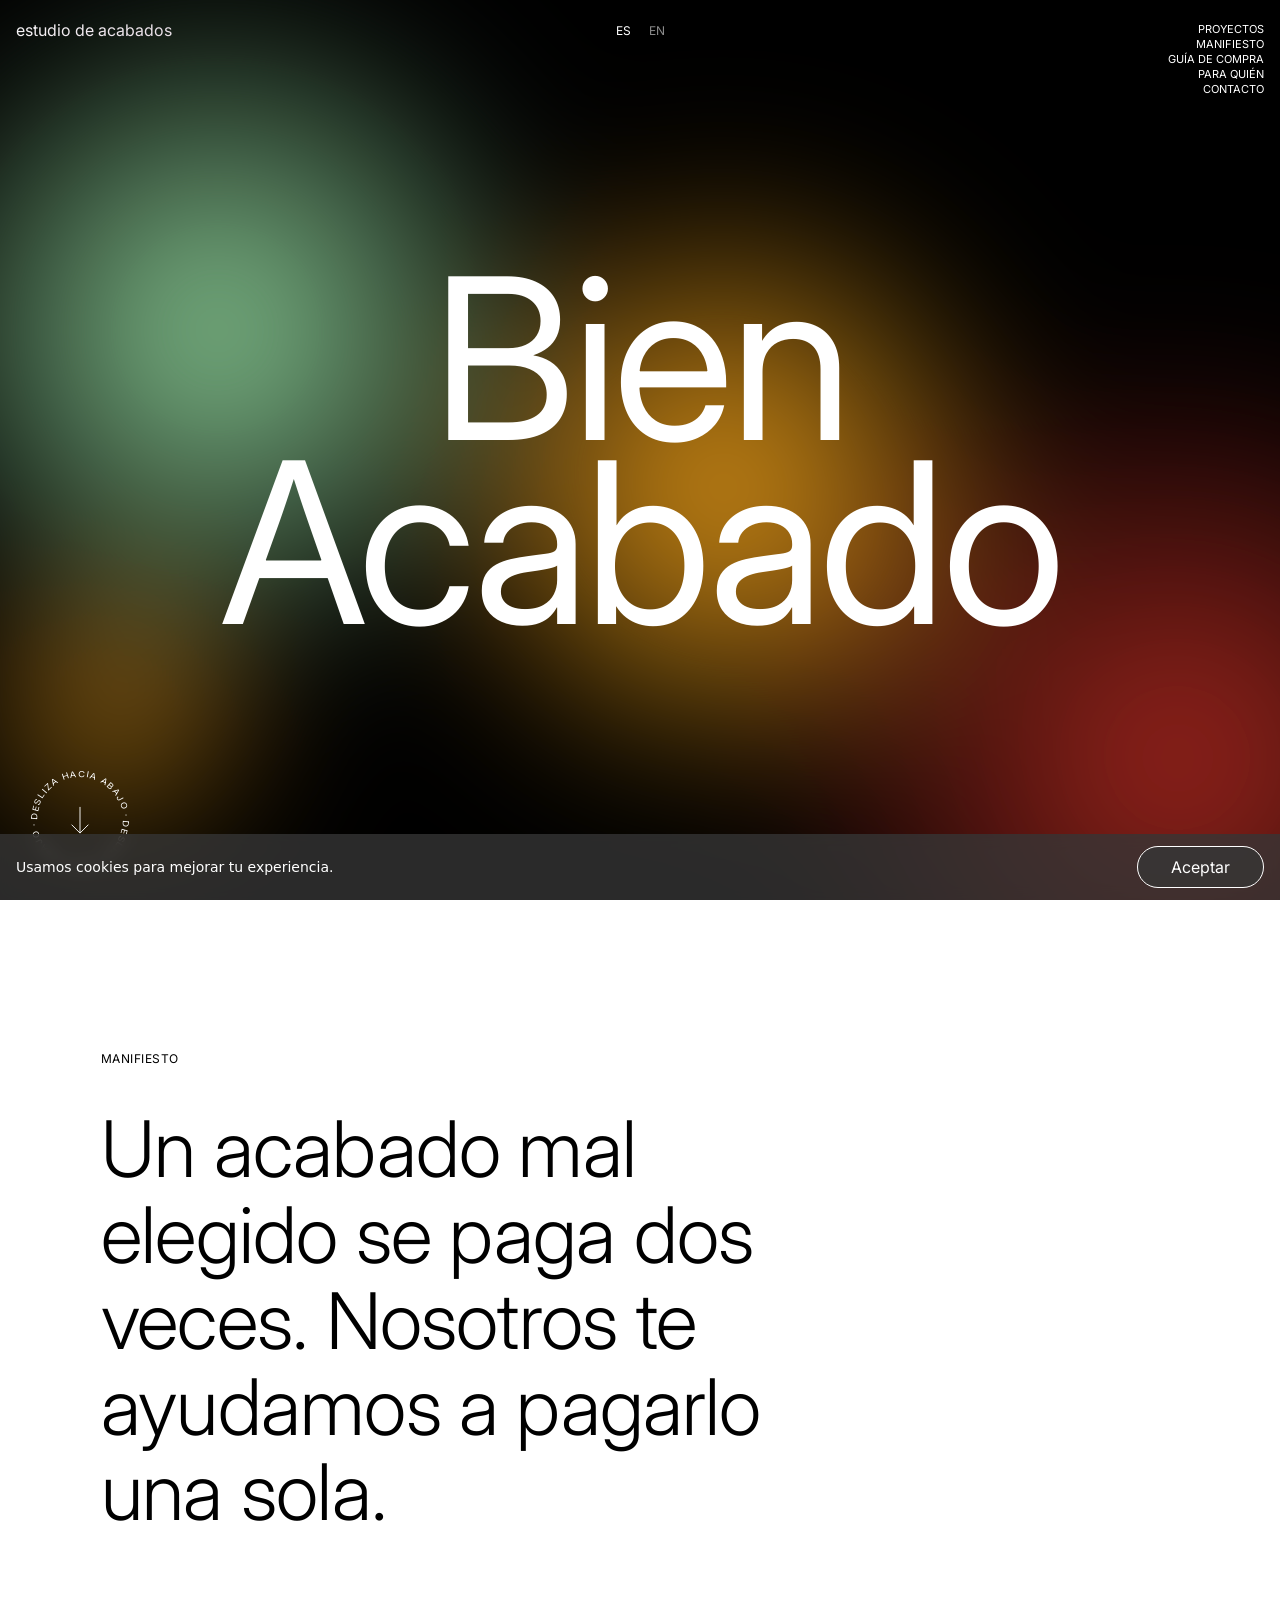
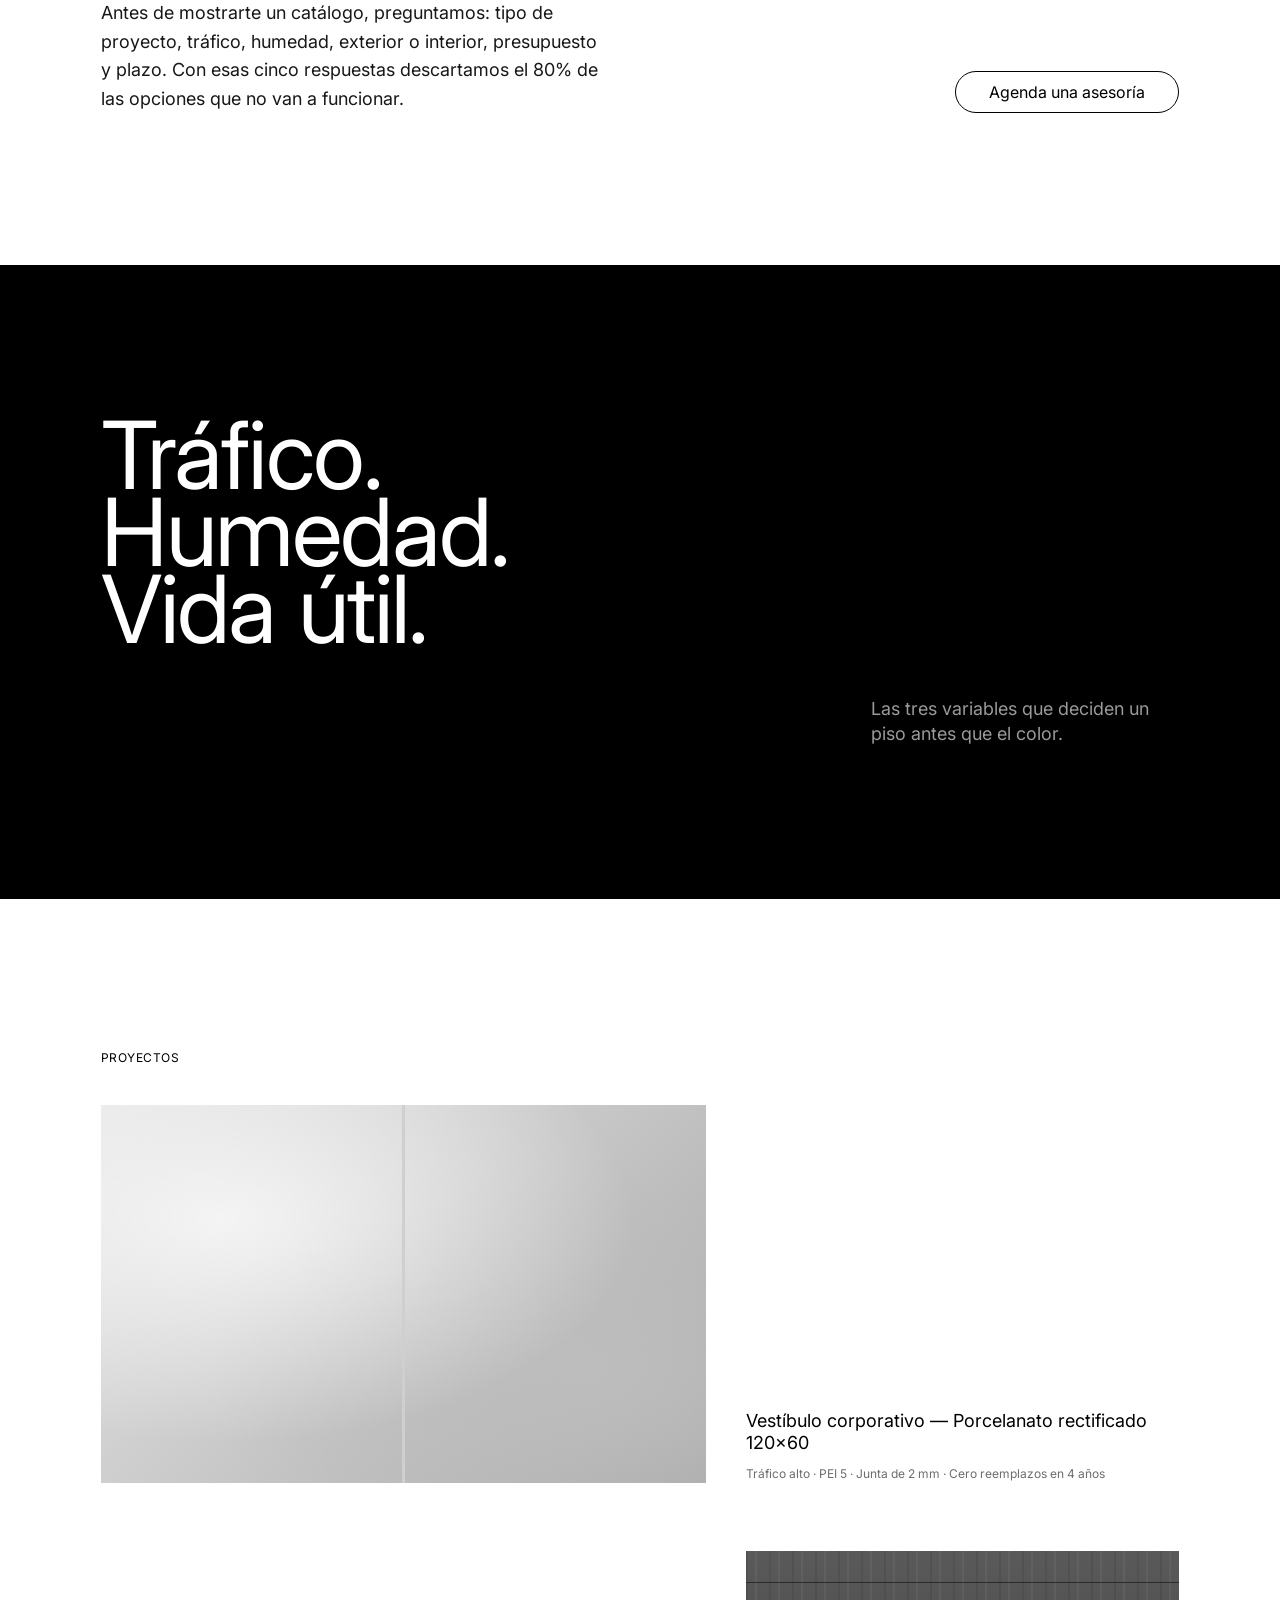
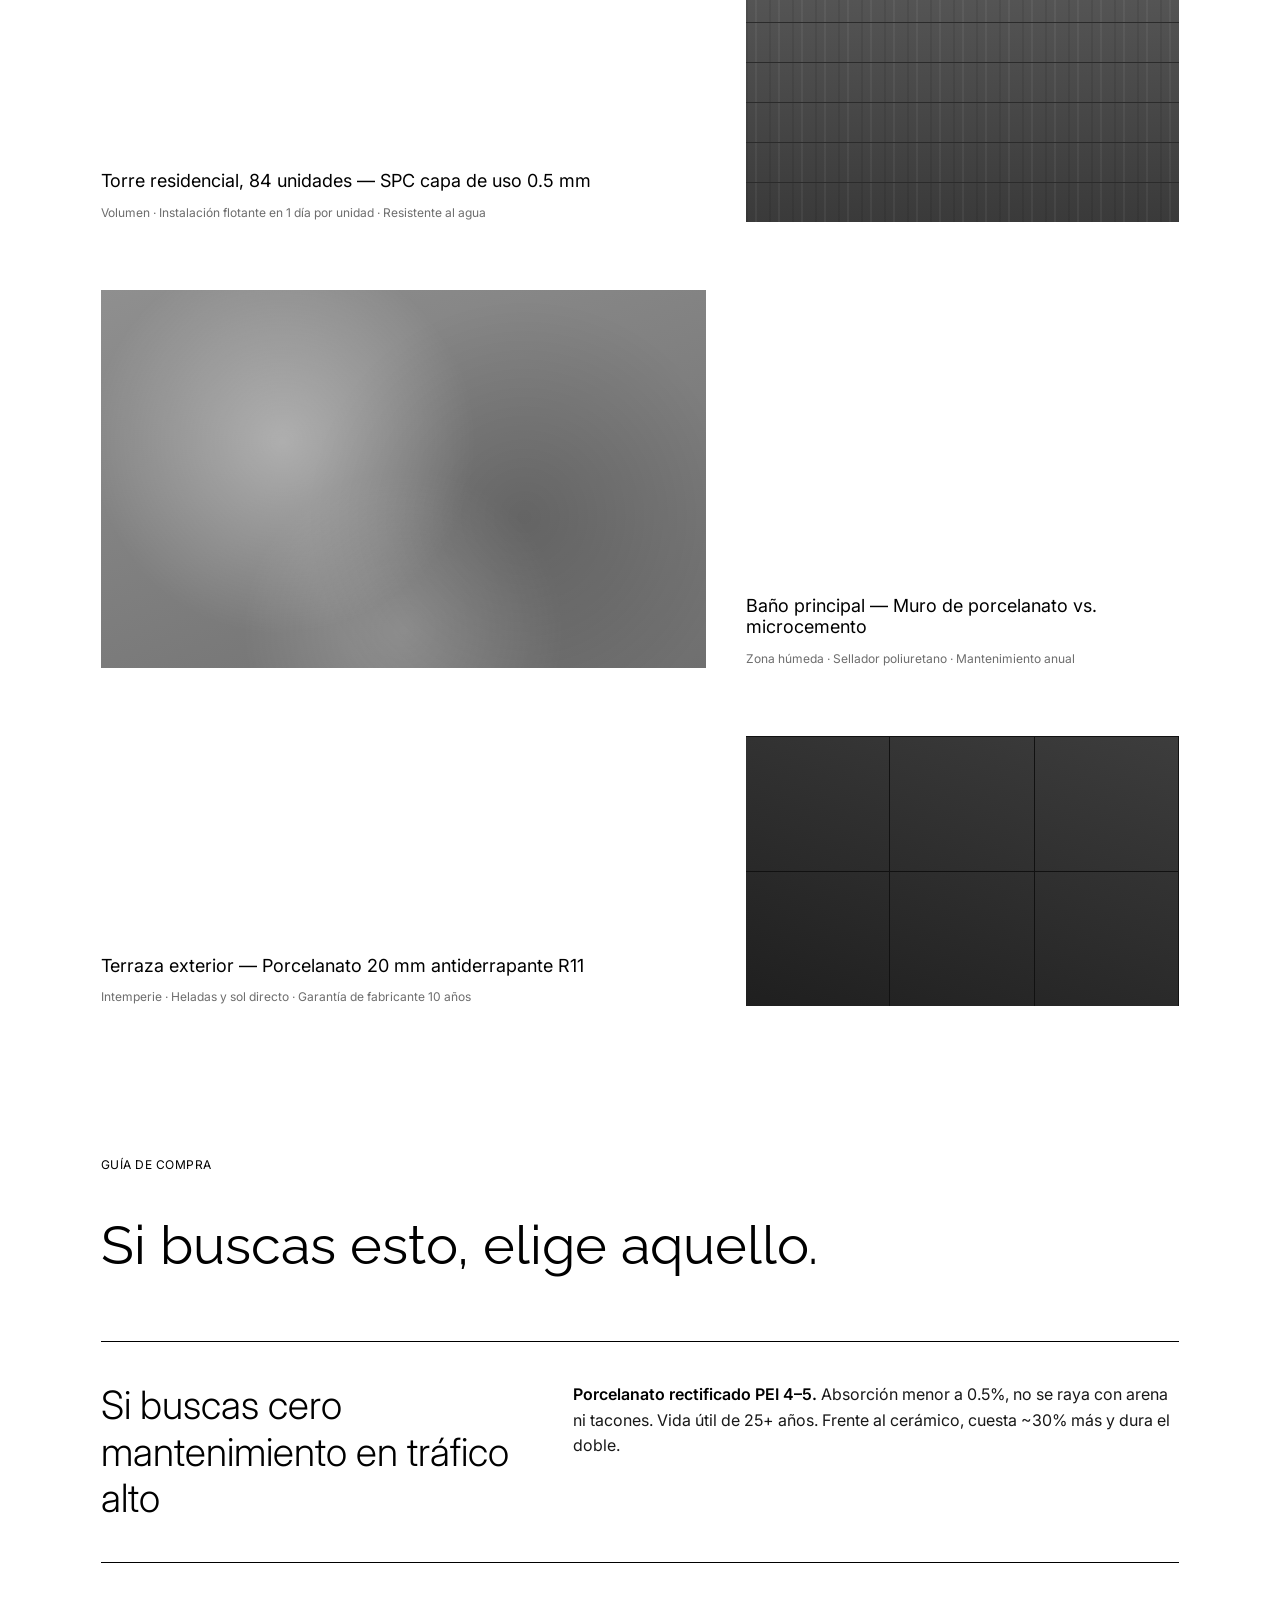
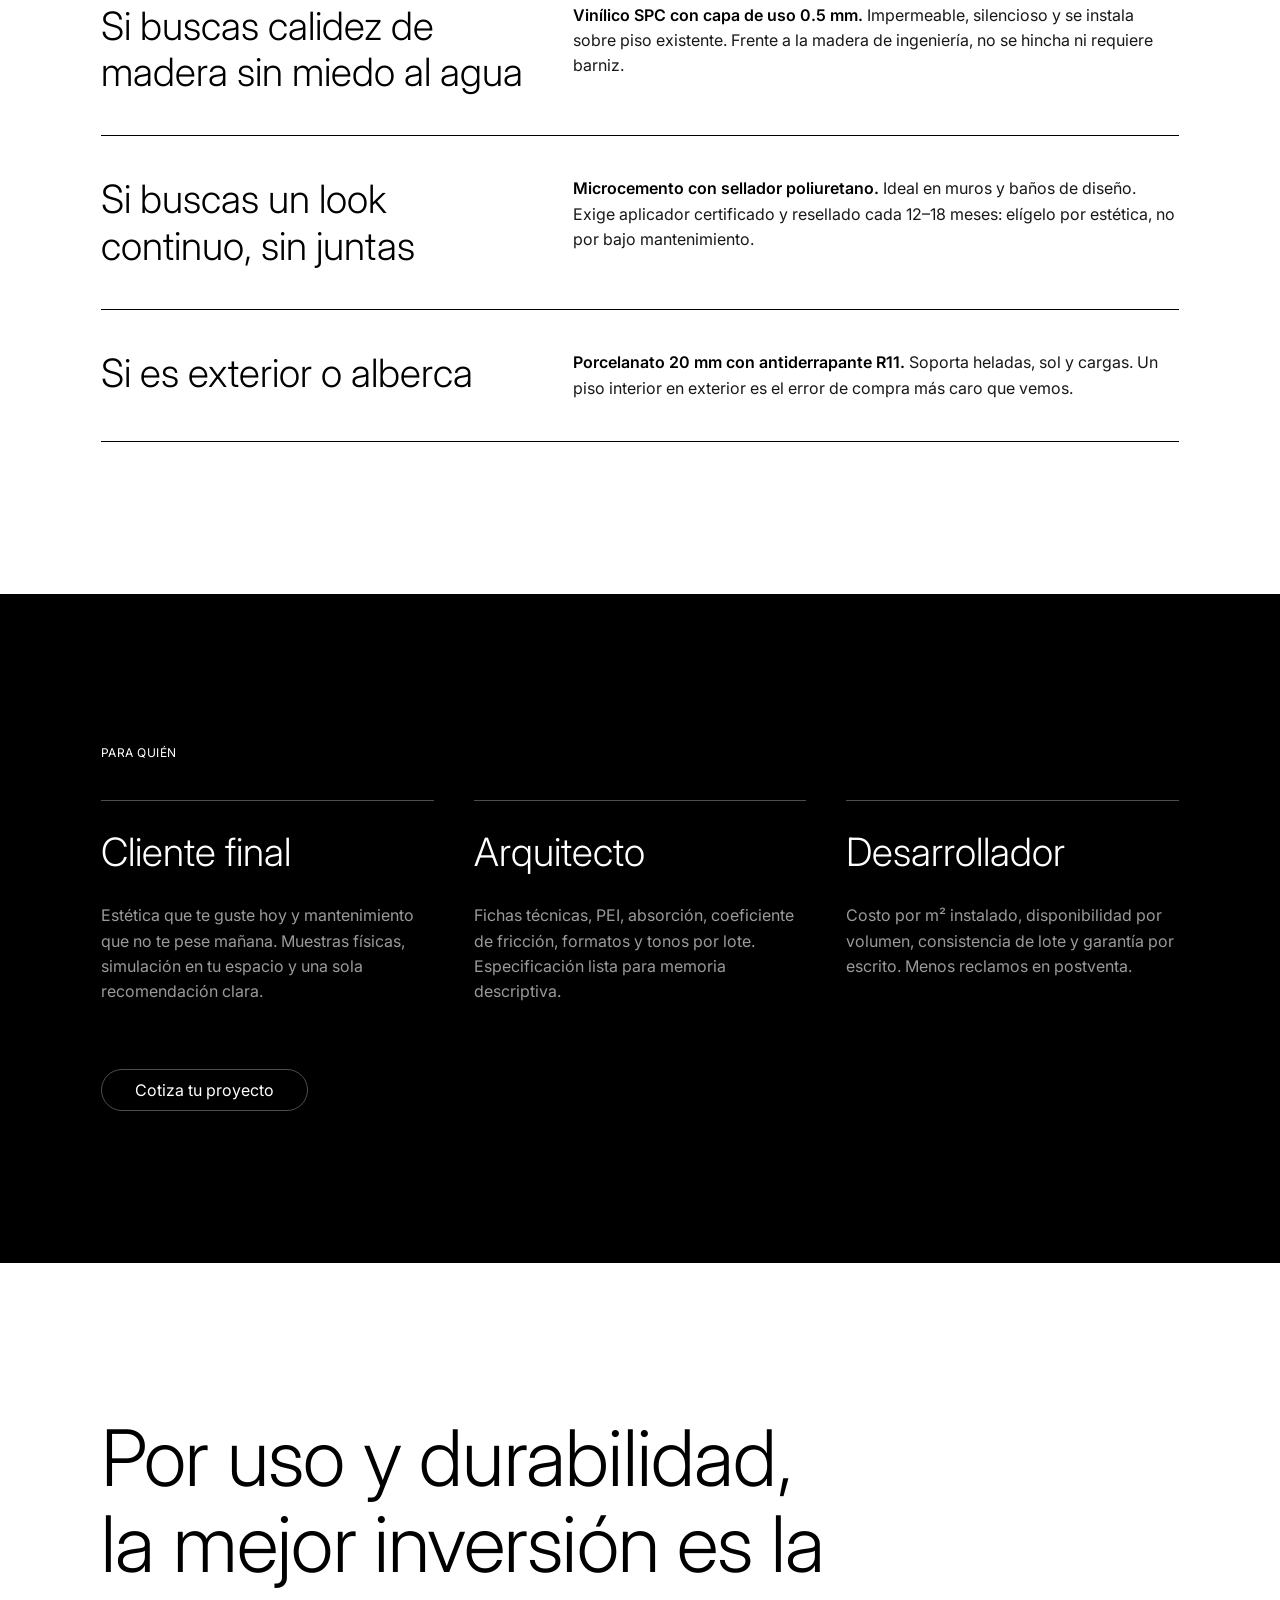
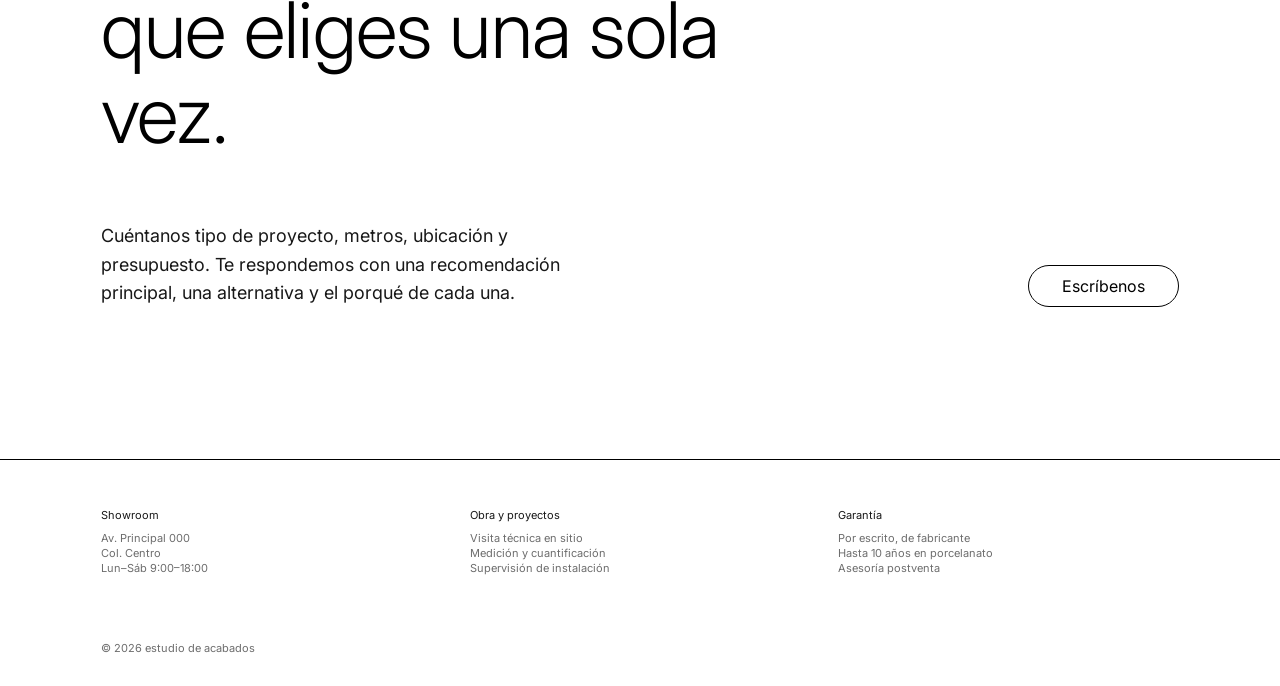
==== index.html @ bf8038fb "Add consultive finishes landing page in monochrome editorial style Single-page site with iridescent " ====
<!doctype html>
<html lang="es">
<head>
  <meta charset="utf-8">
  <meta name="viewport" content="width=device-width, initial-scale=1">
  <title>Estudio de Acabados</title>
  <meta name="description" content="Asesoría consultiva en acabados para proyectos residenciales y comerciales: pisos, muros, baños y exteriores especificados para durar.">
  <link rel="preconnect" href="https://fonts.googleapis.com">
  <link rel="preconnect" href="https://fonts.gstatic.com" crossorigin>
  <link href="https://fonts.googleapis.com/css2?family=Inter:wght@300;400;600&family=Raleway:wght@400&display=swap" rel="stylesheet">
  <link rel="stylesheet" href="assets/style.css">
</head>
<body>

  <!-- Top Navigation Bar -->
  <header class="nav" id="nav">
    <a class="nav__logo" href="#top">estudio de acabados</a>
    <nav class="nav__locale" aria-label="Idioma">
      <a href="#" class="is-active" lang="es">ES</a>
      <a href="#" lang="en">EN</a>
    </nav>
    <button class="nav__toggle" aria-expanded="false" aria-controls="menu">Menú</button>
    <ul class="nav__menu" id="menu">
      <li><a href="#proyectos">PROYECTOS</a></li>
      <li><a href="#manifiesto">MANIFIESTO</a></li>
      <li><a href="#guia">GUÍA DE COMPRA</a></li>
      <li><a href="#clientes">PARA QUIÉN</a></li>
      <li><a href="#contacto">CONTACTO</a></li>
    </ul>
  </header>

  <main id="top">

    <!-- Hero -->
    <section class="hero" aria-label="Portada">
      <div class="hero__media" aria-hidden="true">
        <span class="blob blob--sage"></span>
        <span class="blob blob--amber"></span>
        <span class="blob blob--oxblood"></span>
        <span class="blob blob--amber blob--late"></span>
      </div>
      <h1 class="hero__title">Bien<br>Acabado</h1>

      <!-- Rotating Scroll Indicator -->
      <a class="scroll-badge" href="#manifiesto" aria-label="Desplazarse hacia abajo">
        <svg viewBox="0 0 120 120" aria-hidden="true">
          <defs>
            <path id="circle" d="M60,60 m-46,0 a46,46 0 1,1 92,0 a46,46 0 1,1 -92,0"/>
          </defs>
          <text><textPath href="#circle" textLength="286" lengthAdjust="spacingAndGlyphs">DESLIZA HACIA ABAJO · DESLIZA HACIA ABAJO · </textPath></text>
          <path class="scroll-badge__arrow" d="M60 46 V74 M51 65 L60 74 L69 65"/>
        </svg>
      </a>
    </section>

    <!-- Manifesto -->
    <section class="section container manifesto reveal" id="manifiesto">
      <p class="eyebrow">Manifiesto</p>
      <h2 class="whisper">Un acabado mal elegido se paga dos veces. Nosotros te ayudamos a pagarlo una sola.</h2>
      <div class="split">
        <p class="body">Antes de mostrarte un catálogo, preguntamos: tipo de proyecto, tráfico, humedad, exterior o interior, presupuesto y plazo. Con esas cinco respuestas descartamos el 80% de las opciones que no van a funcionar.</p>
        <a class="pill pill--light" href="#contacto">Agenda una asesoría</a>
      </div>
    </section>

    <!-- Statement band (dark) -->
    <section class="band" aria-label="Declaración">
      <div class="container">
        <p class="anchor">Tráfico.<br>Humedad.<br>Vida útil.</p>
        <p class="band__note">Las tres variables que deciden un piso antes que el color.</p>
      </div>
    </section>

    <!-- Projects list -->
    <section class="section container" id="proyectos">
      <p class="eyebrow">Proyectos</p>
      <ol class="projects">
        <li class="project reveal">
          <div class="project__media tex tex--stone" role="img" aria-label="Porcelanato gran formato en vestíbulo"></div>
          <div class="project__meta">
            <h3>Vestíbulo corporativo — Porcelanato rectificado 120×60</h3>
            <p>Tráfico alto · PEI 5 · Junta de 2 mm · Cero reemplazos en 4 años</p>
          </div>
        </li>
        <li class="project project--flip reveal">
          <div class="project__media tex tex--wood" role="img" aria-label="Piso vinílico SPC en departamento"></div>
          <div class="project__meta">
            <h3>Torre residencial, 84 unidades — SPC capa de uso 0.5 mm</h3>
            <p>Volumen · Instalación flotante en 1 día por unidad · Resistente al agua</p>
          </div>
        </li>
        <li class="project reveal">
          <div class="project__media tex tex--micro" role="img" aria-label="Microcemento en baño"></div>
          <div class="project__meta">
            <h3>Baño principal — Muro de porcelanato vs. microcemento</h3>
            <p>Zona húmeda · Sellador poliuretano · Mantenimiento anual</p>
          </div>
        </li>
        <li class="project project--flip reveal">
          <div class="project__media tex tex--deck" role="img" aria-label="Terraza exterior con porcelanato antiderrapante"></div>
          <div class="project__meta">
            <h3>Terraza exterior — Porcelanato 20 mm antiderrapante R11</h3>
            <p>Intemperie · Heladas y sol directo · Garantía de fabricante 10 años</p>
          </div>
        </li>
      </ol>
    </section>

    <!-- Buying guide -->
    <section class="section container" id="guia">
      <p class="eyebrow">Guía de compra</p>
      <h2 class="heading-sm reveal">Si buscas esto, elige aquello.</h2>
      <dl class="guide">
        <div class="guide__row reveal">
          <dt>Si buscas cero mantenimiento en tráfico alto</dt>
          <dd><strong>Porcelanato rectificado PEI 4–5.</strong> Absorción menor a 0.5%, no se raya con arena ni tacones. Vida útil de 25+ años. Frente al cerámico, cuesta ~30% más y dura el doble.</dd>
        </div>
        <div class="guide__row reveal">
          <dt>Si buscas calidez de madera sin miedo al agua</dt>
          <dd><strong>Vinílico SPC con capa de uso 0.5 mm.</strong> Impermeable, silencioso y se instala sobre piso existente. Frente a la madera de ingeniería, no se hincha ni requiere barniz.</dd>
        </div>
        <div class="guide__row reveal">
          <dt>Si buscas un look continuo, sin juntas</dt>
          <dd><strong>Microcemento con sellador poliuretano.</strong> Ideal en muros y baños de diseño. Exige aplicador certificado y resellado cada 12–18 meses: elígelo por estética, no por bajo mantenimiento.</dd>
        </div>
        <div class="guide__row reveal">
          <dt>Si es exterior o alberca</dt>
          <dd><strong>Porcelanato 20 mm con antiderrapante R11.</strong> Soporta heladas, sol y cargas. Un piso interior en exterior es el error de compra más caro que vemos.</dd>
        </div>
      </dl>
    </section>

    <!-- Client types -->
    <section class="band band--clients" id="clientes">
      <div class="container">
        <p class="eyebrow eyebrow--inverse">Para quién</p>
        <div class="clients">
          <article class="client reveal">
            <h3>Cliente final</h3>
            <p>Estética que te guste hoy y mantenimiento que no te pese mañana. Muestras físicas, simulación en tu espacio y una sola recomendación clara.</p>
          </article>
          <article class="client reveal">
            <h3>Arquitecto</h3>
            <p>Fichas técnicas, PEI, absorción, coeficiente de fricción, formatos y tonos por lote. Especificación lista para memoria descriptiva.</p>
          </article>
          <article class="client reveal">
            <h3>Desarrollador</h3>
            <p>Costo por m² instalado, disponibilidad por volumen, consistencia de lote y garantía por escrito. Menos reclamos en postventa.</p>
          </article>
        </div>
        <a class="pill pill--dark" href="#contacto">Cotiza tu proyecto</a>
      </div>
    </section>

    <!-- Closing statement -->
    <section class="section container closing reveal" id="contacto">
      <h2 class="whisper">Por uso y durabilidad, la mejor inversión es la que eliges una sola vez.</h2>
      <div class="split">
        <p class="body">Cuéntanos tipo de proyecto, metros, ubicación y presupuesto. Te respondemos con una recomendación principal, una alternativa y el porqué de cada una.</p>
        <a class="pill pill--light" href="mailto:hola@ejemplo.com">Escríbenos</a>
      </div>
    </section>

  </main>

  <!-- Footer -->
  <footer class="footer">
    <div class="container footer__grid">
      <div class="footer__col">
        <h4>Showroom</h4>
        <address>Av. Principal 000<br>Col. Centro<br>Lun–Sáb 9:00–18:00</address>
      </div>
      <div class="footer__col">
        <h4>Obra y proyectos</h4>
        <address>Visita técnica en sitio<br>Medición y cuantificación<br>Supervisión de instalación</address>
      </div>
      <div class="footer__col">
        <h4>Garantía</h4>
        <address>Por escrito, de fabricante<br>Hasta 10 años en porcelanato<br>Asesoría postventa</address>
      </div>
    </div>
    <p class="container footer__legal">© 2026 estudio de acabados</p>
  </footer>

  <!-- Cookie Banner -->
  <div class="cookie" id="cookie" role="region" aria-label="Aviso de cookies" hidden>
    <p>Usamos cookies para mejorar tu experiencia.</p>
    <button class="pill pill--filled" id="cookie-accept">Aceptar</button>
  </div>

  <script src="assets/main.js"></script>
</body>
</html>
---- assets/style.css ----
/* Monochrome editorial system floating on iridescent light */
:root {
  /* Colors */
  --color-obsidian: #000000;
  --color-paper: #ffffff;
  --color-inkstone: #181818;
  --color-felt-gray: #6d6d6d;
  --color-slate-pill: #636363;
  --color-ash-mist: #9a9a9a;
  --color-pewter: #808080;
  --iris-sage: rgb(160, 224, 171);
  --iris-amber: rgb(255, 172, 46);
  --iris-oxblood: rgb(165, 45, 37);

  /* Type — Inter stands in for Roobert */
  --font-roobert: 'Roobert', 'Inter', ui-sans-serif, system-ui, -apple-system, "Segoe UI", Roboto, sans-serif;
  --font-raleway: 'Raleway', 'Inter', ui-sans-serif, system-ui, sans-serif;
  --font-system-ui: system-ui, -apple-system, "Segoe UI", Roboto, sans-serif;

  --text-caption: 12px;
  --text-body-sm: 16px;
  --text-body: 18px;
  --text-subheading: clamp(28px, 4vw, 39px);
  --text-heading-sm: clamp(34px, 5vw, 54px);
  --text-heading: clamp(40px, 7.2vw, 78px);
  --text-heading-lg: clamp(52px, 8.7vw, 94px);
  --text-display: clamp(72px, 20.8vw, 225px);

  /* Spacing */
  --spacing-8: 8px;
  --spacing-12: 12px;
  --spacing-28: 28px;
  --spacing-40: 40px;
  --spacing-48: 48px;
  --spacing-64: 64px;
  --spacing-68: 68px;
  --spacing-152: clamp(88px, 14vw, 152px);

  --page-max-width: 1078px;
  --section-gap: 46px;
  --element-gap: 14px;

  --radius-pill: 75px;

  --ease-glide: cubic-bezier(0.19, 1, 0.22, 1);
}

*, *::before, *::after { box-sizing: border-box; }

html { scroll-behavior: smooth; }

body {
  margin: 0;
  background: var(--color-paper);
  color: var(--color-obsidian);
  font-family: var(--font-roobert);
  font-weight: 400;
  font-size: var(--text-body-sm);
  line-height: 1.58;
  -webkit-font-smoothing: antialiased;
  overflow-x: hidden;
}

a { color: inherit; text-decoration: none; }
h1, h2, h3, h4, p, dl, dd, ol, ul { margin: 0; padding: 0; }
ol, ul { list-style: none; }
address { font-style: normal; }

.container {
  width: 100%;
  max-width: calc(var(--page-max-width) + 32px);
  margin: 0 auto;
  padding: 0 16px;
}

.section { padding: var(--spacing-152) 16px 0; }

.eyebrow {
  font-size: var(--text-caption);
  line-height: 1.19;
  text-transform: uppercase;
  letter-spacing: 0.04em;
  margin-bottom: var(--spacing-40);
}
.eyebrow--inverse { color: var(--color-paper); }

.body {
  font-size: var(--text-body);
  line-height: 1.58;
  color: var(--color-inkstone);
  max-width: 46ch;
}

/* ---------- Navigation ---------- */
.nav {
  position: fixed;
  inset: 0 0 auto 0;
  height: 66px;
  z-index: 20;
  display: grid;
  grid-template-columns: 1fr auto 1fr;
  align-items: start;
  padding: 22px 16px 0;
  color: var(--color-paper);
  mix-blend-mode: difference;
}
.nav__logo { font-size: var(--text-body-sm); line-height: 1; }
.nav__locale { display: flex; gap: 18px; font-size: var(--text-caption); }
.nav__locale a { opacity: 0.55; transition: opacity 0.4s ease; }
.nav__locale a.is-active, .nav__locale a:hover { opacity: 1; }
.nav__menu {
  justify-self: end;
  text-align: right;
  font-size: 11px;
  line-height: 1.36;
}
.nav__menu a { display: inline-block; transition: transform 0.8s var(--ease-glide); }
.nav__menu a:hover { transform: translateX(-6px); }
.nav__toggle { display: none; }

/* ---------- Hero ---------- */
.hero {
  position: relative;
  min-height: 100vh;
  min-height: 100svh;
  display: grid;
  place-items: center;
  overflow: hidden;
  background: var(--color-obsidian);
  color: var(--color-paper);
}
.hero__media { position: absolute; inset: -20%; filter: blur(70px) saturate(1.15); }
.blob {
  position: absolute;
  border-radius: 50%;
  mix-blend-mode: screen;
  opacity: 0.9;
  animation: drift 22s var(--ease-glide) infinite alternate;
}
.blob--sage { width: 60vw; height: 60vw; left: 5%; top: 10%; background: radial-gradient(circle, var(--iris-sage), transparent 65%); }
.blob--amber { width: 55vw; height: 55vw; left: 35%; top: 25%; background: radial-gradient(circle, var(--iris-amber), transparent 65%); animation-duration: 18s; animation-delay: -6s; }
.blob--oxblood { width: 70vw; height: 70vw; right: -5%; bottom: -10%; background: radial-gradient(circle, var(--iris-oxblood), transparent 65%); animation-duration: 26s; animation-delay: -3s; }
.blob--late { width: 30vw; height: 30vw; left: 10%; top: 55%; animation-duration: 15s; animation-delay: -10s; opacity: 0.6; }

@keyframes drift {
  0%   { transform: translate3d(0, 0, 0) scale(1) rotate(0deg); }
  50%  { transform: translate3d(8vw, -6vh, 0) scale(1.15) rotate(40deg); }
  100% { transform: translate3d(-6vw, 8vh, 0) scale(0.9) rotate(-30deg); }
}

.hero__title {
  position: relative;
  z-index: 1;
  font-size: var(--text-display);
  font-weight: 400;
  line-height: 0.82;
  letter-spacing: -0.02em;
  text-align: center;
  padding: 0 16px;
}

.scroll-badge {
  position: absolute;
  left: 24px;
  bottom: 24px;
  width: 112px;
  height: 112px;
  z-index: 2;
  color: var(--color-paper);
}
.scroll-badge svg { width: 100%; height: 100%; overflow: visible; }
.scroll-badge text {
  font-family: var(--font-roobert);
  font-size: 9px;
  letter-spacing: 0.12em;
  fill: currentColor;
  transform-origin: 60px 60px;
  animation: spin 14s linear infinite;
}
.scroll-badge__arrow { fill: none; stroke: currentColor; stroke-width: 1; }
@keyframes spin { to { transform: rotate(360deg); } }

/* ---------- Manifesto / whisper headings ---------- */
.whisper {
  font-size: var(--text-heading);
  font-weight: 300;
  line-height: 1.1;
  letter-spacing: -0.01em;
  max-width: 16ch;
  margin-bottom: var(--spacing-64);
}
.split {
  display: flex;
  flex-wrap: wrap;
  justify-content: space-between;
  align-items: flex-end;
  gap: var(--spacing-40);
}

/* ---------- Pills ---------- */
.pill {
  display: inline-block;
  padding: 11px 33px;
  border-radius: var(--radius-pill);
  background: transparent;
  font: 400 var(--text-body-sm)/1.15 var(--font-roobert);
  cursor: pointer;
  transition:
    letter-spacing 0.8s var(--ease-glide),
    border-color 0.8s var(--ease-glide),
    color 0.4s ease;
  white-space: nowrap;
}
.pill:hover { letter-spacing: 0.06em; }
.pill--light { border: 1px solid var(--color-obsidian); color: var(--color-obsidian); }
.pill--light:hover { border-color: rgba(0, 0, 0, 0.35); }
.pill--dark { border: 1px solid rgba(255, 255, 255, 0.3); color: var(--color-paper); }
.pill--dark:hover { border-color: rgba(255, 255, 255, 1); }
.pill--filled { background: rgba(55, 55, 55, 0.78); border: 1px solid var(--color-paper); color: var(--color-paper); }

/* ---------- Dark bands ---------- */
.band {
  margin-top: var(--spacing-152);
  padding: var(--spacing-152) 0;
  background: var(--color-obsidian);
  color: var(--color-paper);
}
.anchor {
  font-size: var(--text-heading-lg);
  font-weight: 400;
  line-height: 0.82;
  letter-spacing: -0.02em;
}
.band__note {
  margin-top: var(--spacing-48);
  margin-left: auto;
  max-width: 28ch;
  font-size: var(--text-body);
  line-height: 1.4;
  color: var(--color-ash-mist);
}

/* ---------- Projects ---------- */
.projects { display: flex; flex-direction: column; gap: var(--spacing-68); }
.project {
  display: grid;
  grid-template-columns: 1.4fr 1fr;
  gap: var(--spacing-40);
  align-items: end;
}
.project--flip .project__media { order: 2; }
.project__media { aspect-ratio: 16 / 10; width: 100%; overflow: hidden; }
.project__meta h3 { font-size: var(--text-body); font-weight: 400; line-height: 1.21; margin-bottom: var(--spacing-12); }
.project__meta p { font-size: var(--text-caption); line-height: 1.5; color: var(--color-felt-gray); }

/* Monochrome material textures */
.tex { position: relative; transition: transform 1.25s var(--ease-glide); }
.project:hover .tex { transform: scale(1.02); }
.tex--stone {
  background:
    linear-gradient(90deg, transparent 49.8%, #cfcfcf 49.8% 50.2%, transparent 50.2%),
    radial-gradient(ellipse at 20% 30%, #f4f4f4, transparent 60%),
    radial-gradient(ellipse at 80% 70%, #bdbdbd, transparent 55%),
    linear-gradient(135deg, #e6e6e6, #a9a9a9);
}
.tex--wood {
  background:
    repeating-linear-gradient(0deg, transparent 0 39px, #2b2b2b 39px 40px),
    repeating-linear-gradient(90deg, rgba(0,0,0,.08) 0 2px, transparent 2px 9px, rgba(255,255,255,.05) 9px 11px, transparent 11px 23px),
    linear-gradient(180deg, #5a5a5a, #3a3a3a);
}
.tex--micro {
  background:
    radial-gradient(circle at 30% 40%, rgba(255,255,255,.35), transparent 40%),
    radial-gradient(circle at 70% 60%, rgba(0,0,0,.18), transparent 45%),
    radial-gradient(circle at 50% 90%, rgba(255,255,255,.2), transparent 35%),
    linear-gradient(160deg, #8f8f8f, #6f6f6f);
}
.tex--deck {
  background:
    repeating-linear-gradient(90deg, transparent 0 calc(33.33% - 1px), #111 calc(33.33% - 1px) 33.33%),
    repeating-linear-gradient(0deg, transparent 0 calc(50% - 1px), #111 calc(50% - 1px) 50%),
    linear-gradient(200deg, #3d3d3d, #1f1f1f);
}

/* ---------- Guide ---------- */
.heading-sm {
  font-family: var(--font-raleway);
  font-size: var(--text-heading-sm);
  font-weight: 400;
  line-height: 1.2;
  margin-bottom: var(--spacing-64);
}
.guide { border-top: 1px solid var(--color-obsidian); }
.guide__row {
  display: grid;
  grid-template-columns: 1fr 1.4fr;
  gap: var(--spacing-40);
  padding: var(--spacing-40) 0;
  border-bottom: 1px solid var(--color-obsidian);
}
.guide dt { font-size: var(--text-subheading); font-weight: 300; line-height: 1.19; }
.guide dd { font-size: var(--text-body-sm); line-height: 1.58; color: var(--color-inkstone); }
.guide dd strong { font-weight: 600; color: var(--color-obsidian); }

/* ---------- Clients ---------- */
.clients {
  display: grid;
  grid-template-columns: repeat(3, 1fr);
  gap: var(--spacing-40);
  margin-bottom: var(--spacing-64);
}
.client { border-top: 1px solid rgba(255, 255, 255, 0.3); padding-top: var(--spacing-28); }
.client h3 { font-size: var(--text-subheading); font-weight: 300; line-height: 1.19; margin-bottom: var(--spacing-28); }
.client p { font-size: var(--text-body-sm); line-height: 1.58; color: var(--color-ash-mist); }

.closing { padding-bottom: var(--spacing-152); }

/* ---------- Footer ---------- */
.footer { border-top: 1px solid var(--color-obsidian); padding: var(--spacing-48) 0 var(--spacing-28); }
.footer__grid { display: grid; grid-template-columns: repeat(3, 1fr); gap: var(--spacing-28); }
.footer h4 { font-size: 11px; font-weight: 400; line-height: 1.36; color: var(--color-inkstone); margin-bottom: var(--spacing-8); }
.footer address { font-size: 11px; line-height: 1.36; color: var(--color-felt-gray); }
.footer__legal { margin-top: var(--spacing-64); font-size: 11px; color: var(--color-felt-gray); }

/* ---------- Cookie ---------- */
.cookie {
  position: fixed;
  left: 0; right: 0; bottom: 0;
  z-index: 30;
  display: flex;
  justify-content: space-between;
  align-items: center;
  gap: 16px;
  padding: 12px 16px;
  background: rgba(55, 55, 55, 0.78);
  color: var(--color-paper);
  font: 400 14px/1.32 var(--font-system-ui);
  backdrop-filter: blur(8px);
}
.cookie[hidden] { display: none; }

/* ---------- Reveal motion ---------- */
.reveal { opacity: 0; transform: translate3d(0, 48px, 0); transition: opacity 1.25s var(--ease-glide), transform 1.25s var(--ease-glide); }
.reveal.is-in { opacity: 1; transform: none; }

@media (prefers-reduced-motion: reduce) {
  html { scroll-behavior: auto; }
  .blob, .scroll-badge text { animation: none; }
  .reveal { opacity: 1; transform: none; transition: none; }
}

/* ---------- Small screens ---------- */
@media (max-width: 760px) {
  .nav { grid-template-columns: 1fr auto auto; gap: 20px; }
  .nav__toggle {
    display: block;
    background: none; border: 0; padding: 0;
    color: inherit; font: 400 var(--text-caption)/1 var(--font-roobert);
    cursor: pointer;
  }
  .nav__menu {
    position: fixed; inset: 66px 16px auto auto;
    font-size: var(--text-body);
    line-height: 1.7;
    opacity: 0; pointer-events: none;
    transform: translateY(-8px);
    transition: opacity 0.4s ease, transform 0.8s var(--ease-glide);
  }
  .nav__menu.is-open { opacity: 1; pointer-events: auto; transform: none; }
  .project, .guide__row, .clients, .footer__grid { grid-template-columns: 1fr; }
  .project--flip .project__media { order: 0; }
  .project { gap: var(--spacing-28); }
  .guide__row { gap: var(--spacing-12); }
  .scroll-badge { width: 88px; height: 88px; left: 16px; bottom: 16px; }
  .blob--sage, .blob--amber, .blob--oxblood { width: 130vw; height: 130vw; }
  .blob--late { width: 70vw; height: 70vw; }
}
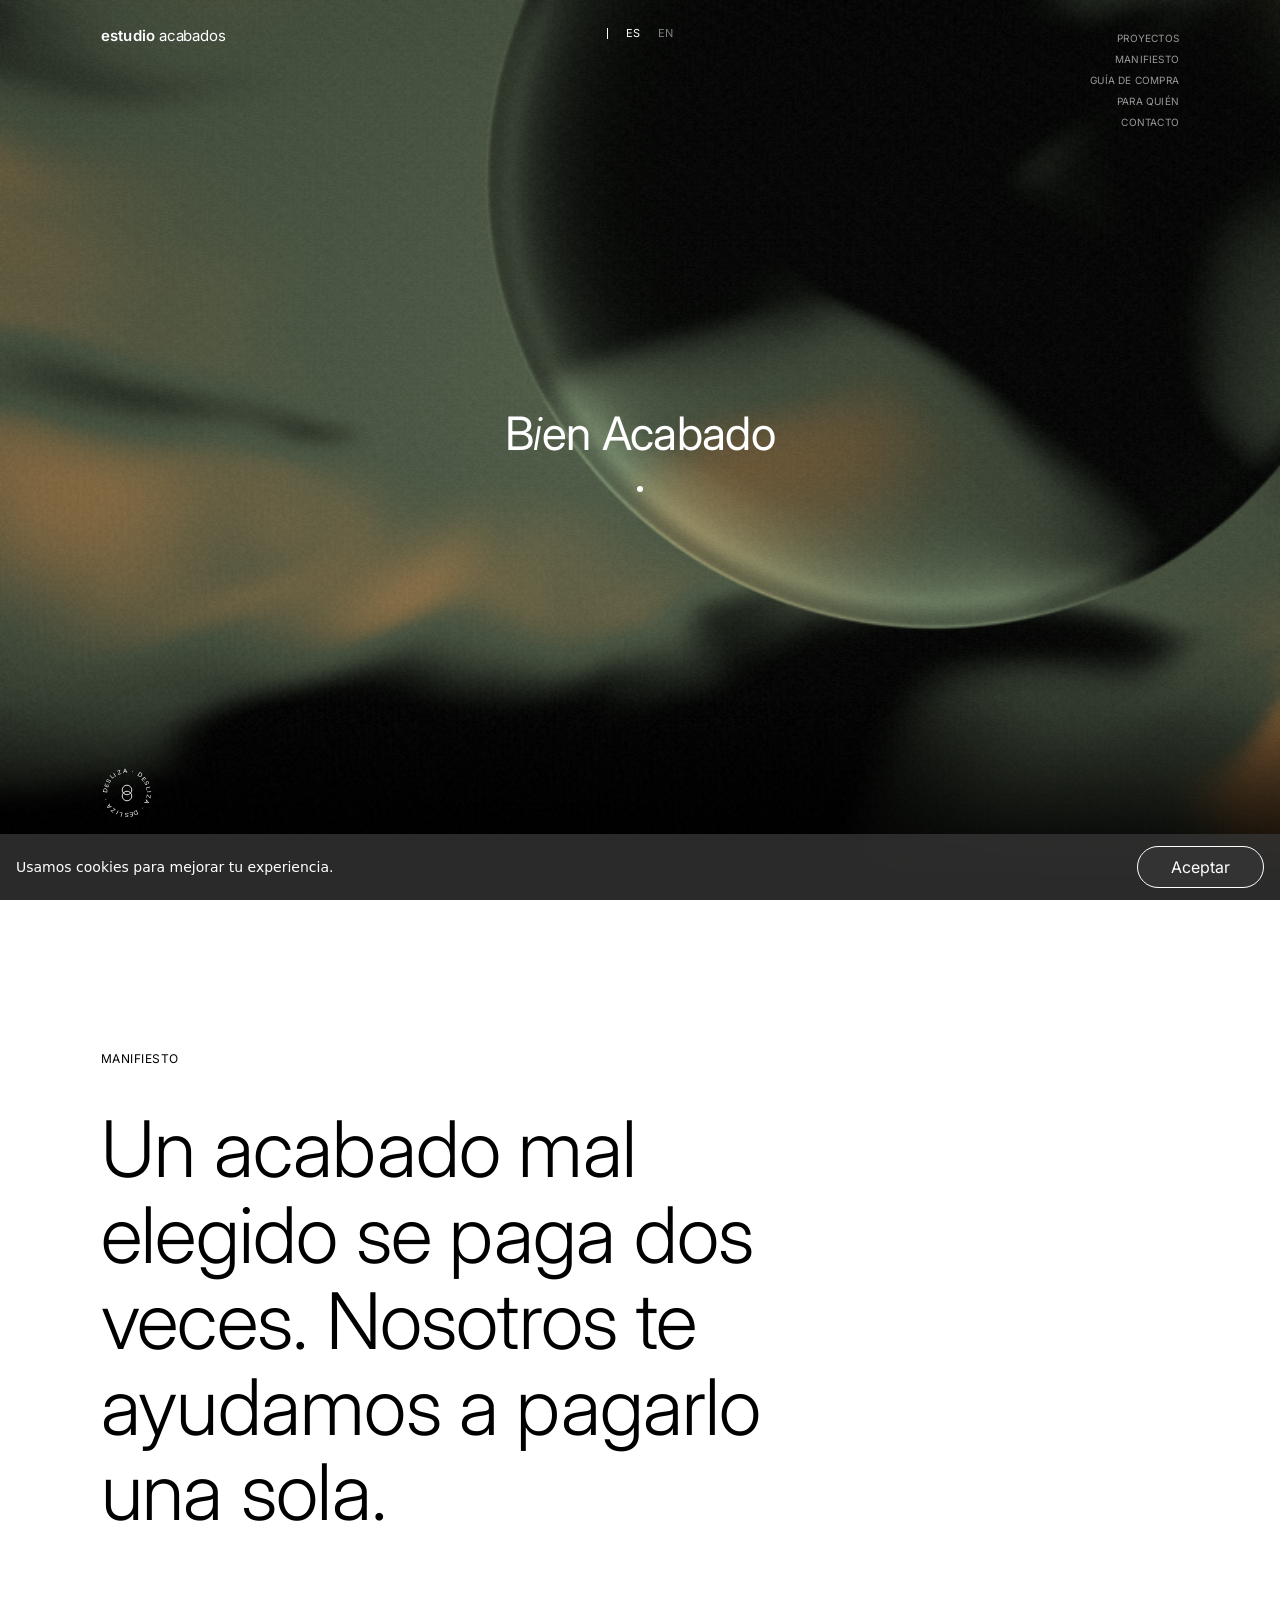
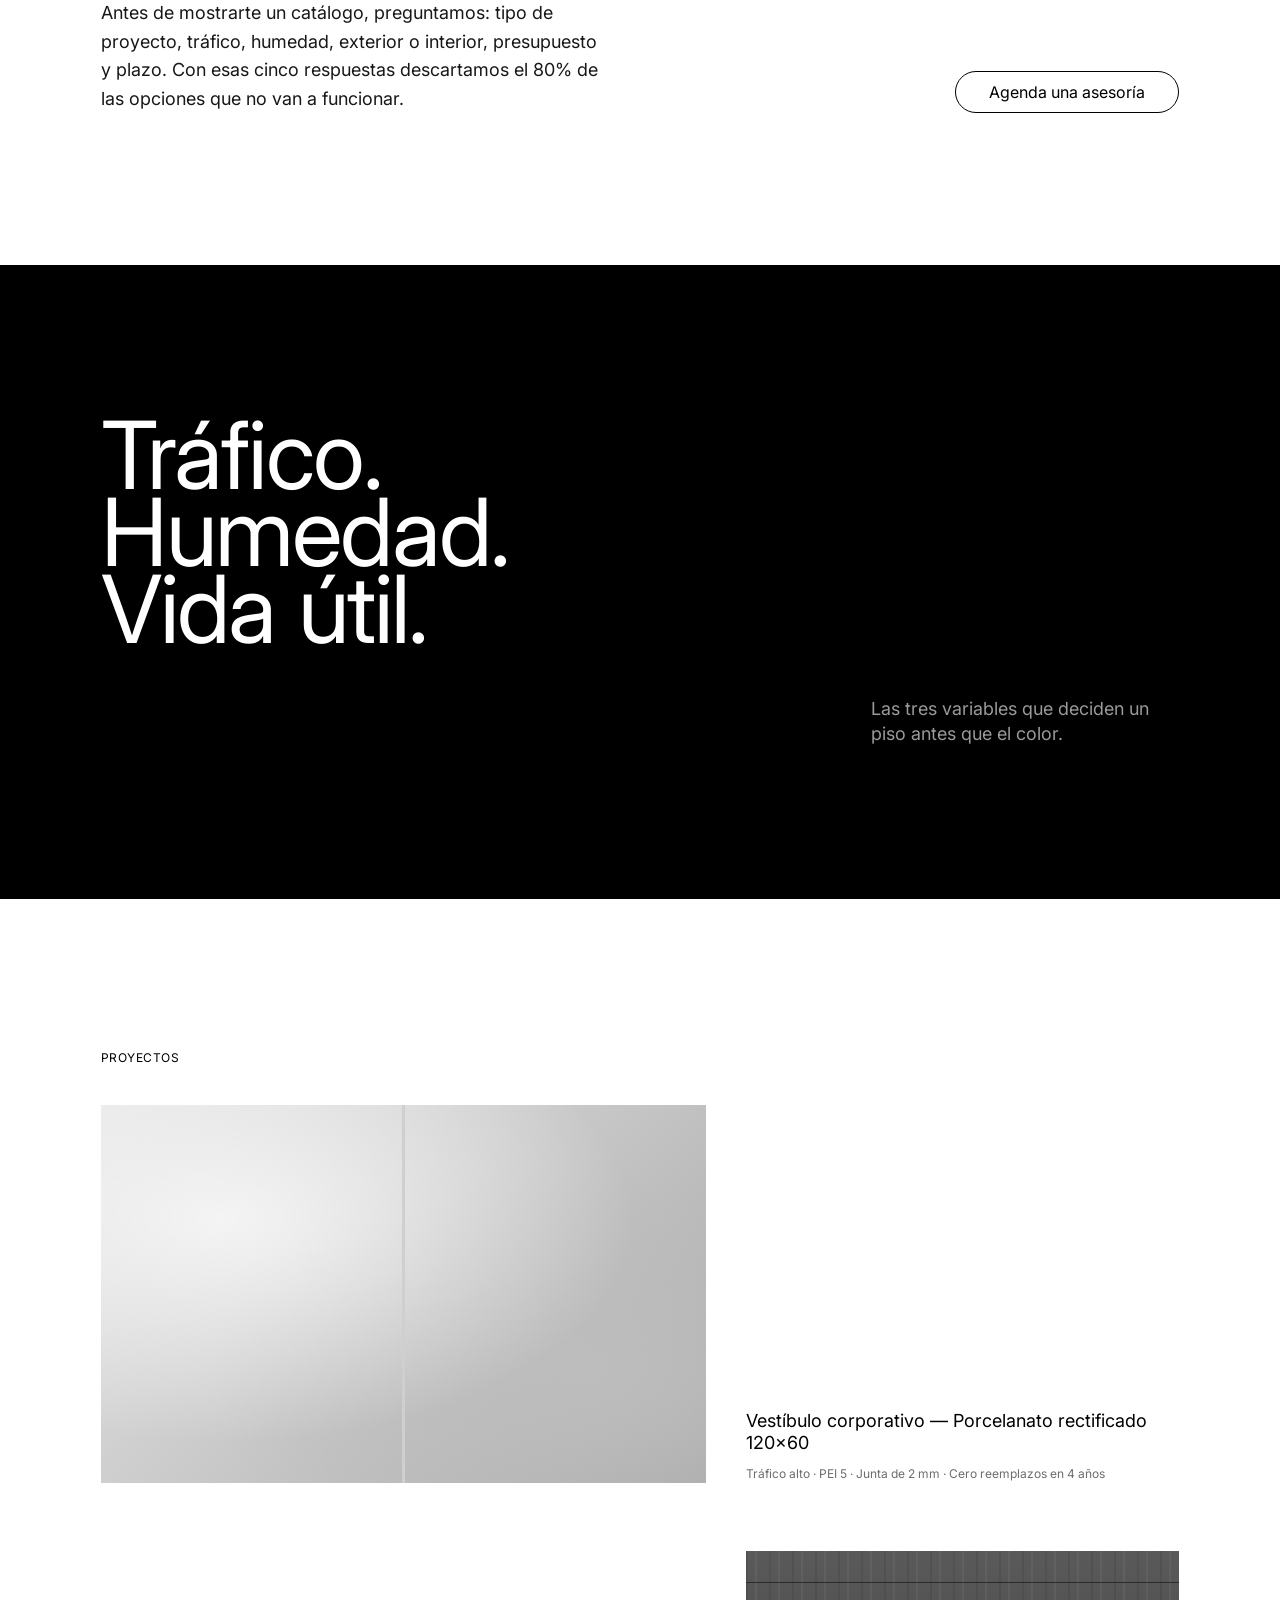
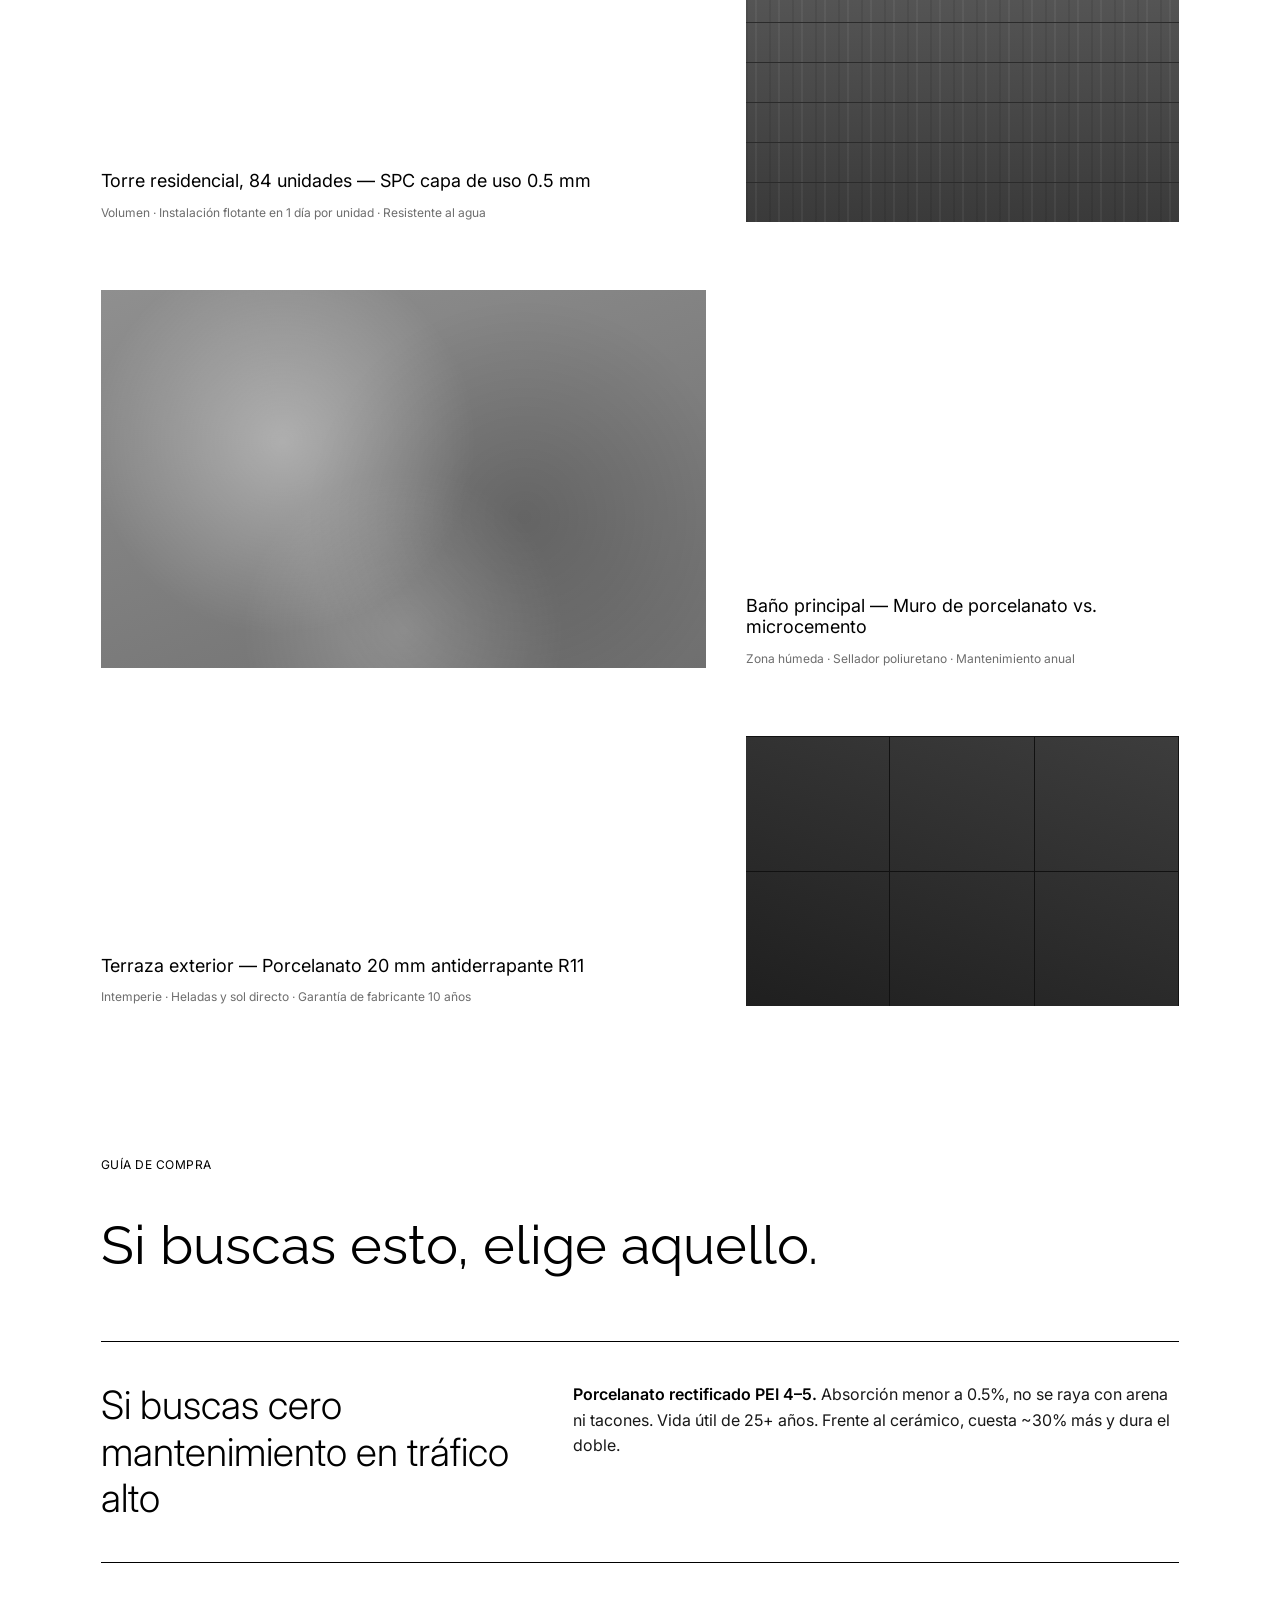
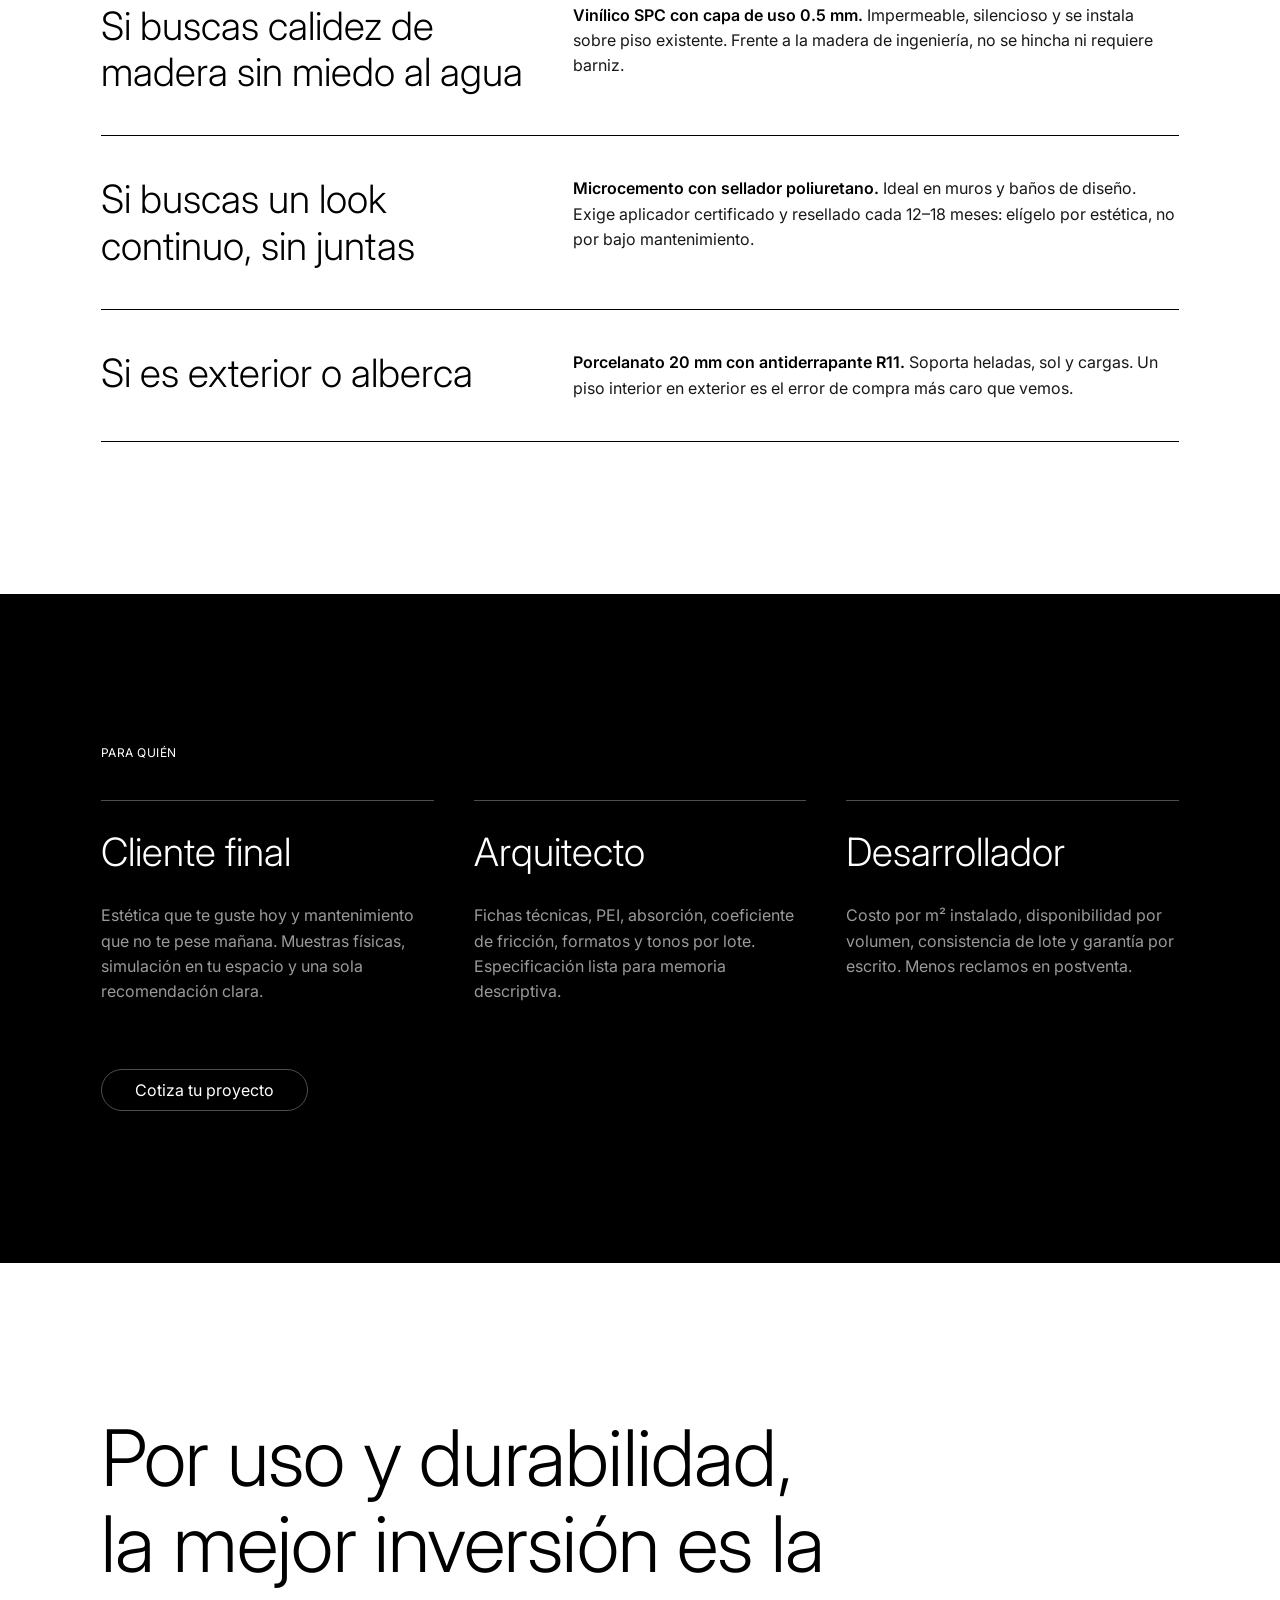
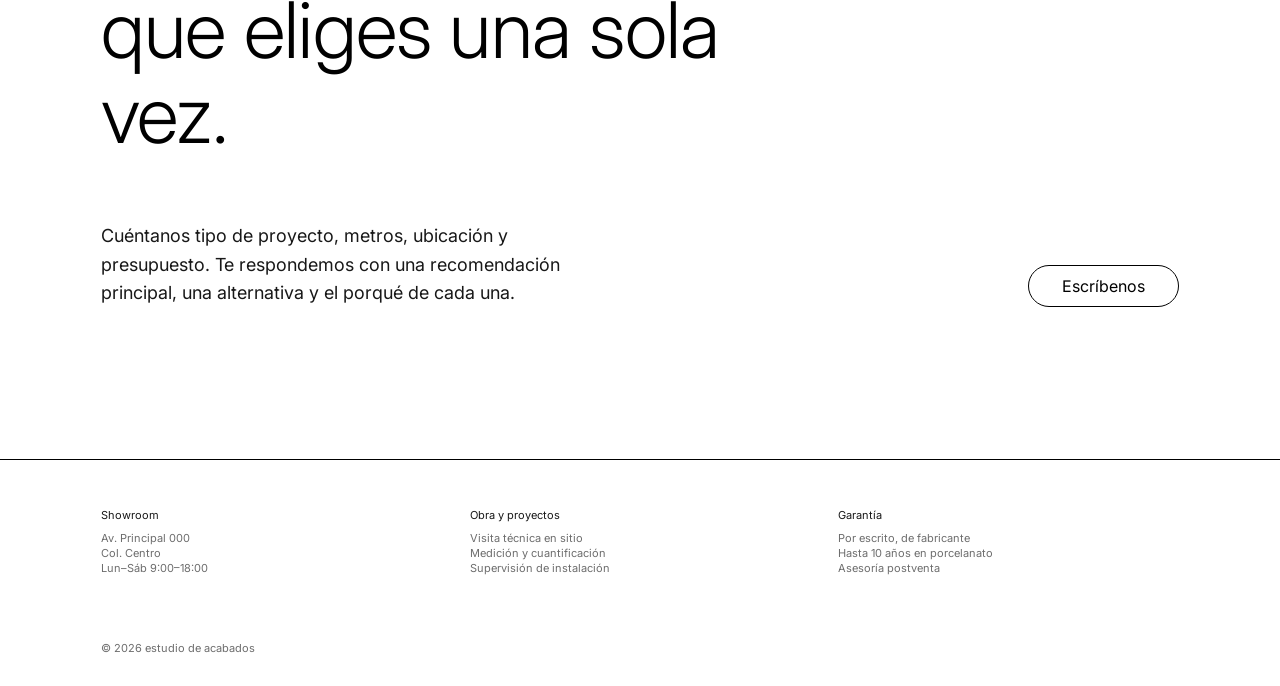
==== commit 3a7b7343: "Rebuild hero to match reference: WebGL liquid field with glass sphere Replace saturated CSS blobs wi" ====
--- a/index.html
+++ b/index.html
@@ -7,15 +7,17 @@
   <meta name="description" content="Asesoría consultiva en acabados para proyectos residenciales y comerciales: pisos, muros, baños y exteriores especificados para durar.">
   <link rel="preconnect" href="https://fonts.googleapis.com">
   <link rel="preconnect" href="https://fonts.gstatic.com" crossorigin>
-  <link href="https://fonts.googleapis.com/css2?family=Inter:wght@300;400;600&family=Raleway:wght@400&display=swap" rel="stylesheet">
+  <link href="https://fonts.googleapis.com/css2?family=Inter:ital,wght@0,300;0,400;0,600;1,300;1,400&family=Raleway:wght@400&display=swap" rel="stylesheet">
+  <link rel="stylesheet" href="tokens/tokens.css">
   <link rel="stylesheet" href="assets/style.css">
 </head>
 <body>
 
   <!-- Top Navigation Bar -->
   <header class="nav" id="nav">
-    <a class="nav__logo" href="#top">estudio de acabados</a>
+    <a class="nav__logo" href="#top"><b>estudio</b> acabados</a>
     <nav class="nav__locale" aria-label="Idioma">
+      <span class="nav__bar" aria-hidden="true"></span>
       <a href="#" class="is-active" lang="es">ES</a>
       <a href="#" lang="en">EN</a>
     </nav>
@@ -33,13 +35,12 @@
 
     <!-- Hero -->
     <section class="hero" aria-label="Portada">
-      <div class="hero__media" aria-hidden="true">
-        <span class="blob blob--sage"></span>
-        <span class="blob blob--amber"></span>
-        <span class="blob blob--oxblood"></span>
-        <span class="blob blob--amber blob--late"></span>
+      <canvas class="hero__canvas" id="hero-canvas" aria-hidden="true"></canvas>
+      <div class="hero__fallback" aria-hidden="true"></div>
+      <div class="hero__center">
+        <h1 class="hero__title">B<em>i</em>en Acabado</h1>
+        <span class="hero__dot" aria-hidden="true"></span>
       </div>
-      <h1 class="hero__title">Bien<br>Acabado</h1>
 
       <!-- Rotating Scroll Indicator -->
       <a class="scroll-badge" href="#manifiesto" aria-label="Desplazarse hacia abajo">
@@ -47,8 +48,8 @@
           <defs>
             <path id="circle" d="M60,60 m-46,0 a46,46 0 1,1 92,0 a46,46 0 1,1 -92,0"/>
           </defs>
-          <text><textPath href="#circle" textLength="286" lengthAdjust="spacingAndGlyphs">DESLIZA HACIA ABAJO · DESLIZA HACIA ABAJO · </textPath></text>
-          <path class="scroll-badge__arrow" d="M60 46 V74 M51 65 L60 74 L69 65"/>
+          <text><textPath href="#circle" textLength="280" lengthAdjust="spacingAndGlyphs">DESLIZA · DESLIZA · DESLIZA · </textPath></text>
+          <circle class="scroll-badge__glyph" cx="60" cy="53" r="11"/><circle class="scroll-badge__glyph" cx="60" cy="67" r="11"/>
         </svg>
       </a>
     </section>
@@ -188,6 +189,7 @@
     <button class="pill pill--filled" id="cookie-accept">Aceptar</button>
   </div>
 
+  <script src="assets/hero.js"></script>
   <script src="assets/main.js"></script>
 </body>
 </html>
--- a/tokens/tokens.css
+++ b/tokens/tokens.css
@@ -0,0 +1,92 @@
+/* Design tokens — monochrome editorial system (source of truth for assets/style.css) */
+:root {
+  /* Colors */
+  --color-obsidian: #000000;
+  --color-paper: #ffffff;
+  --color-inkstone: #181818;
+  --color-felt-gray: #6d6d6d;
+  --color-slate-pill: #636363;
+  --color-ash-mist: #9a9a9a;
+  --color-pewter: #808080;
+  --color-iridescent-fade: #a02d25;
+  --gradient-iridescent-fade: linear-gradient(90deg, rgb(160, 224, 171), rgb(255, 172, 46) 50%, rgb(165, 45, 37));
+
+  /* Typography — Font Families (Inter stands in for Roobert) */
+  --font-roobert: 'Roobert', 'Inter', ui-sans-serif, system-ui, -apple-system, BlinkMacSystemFont, "Segoe UI", Roboto, sans-serif;
+  --font-raleway: 'Raleway', ui-sans-serif, system-ui, -apple-system, BlinkMacSystemFont, "Segoe UI", Roboto, sans-serif;
+  --font-system-ui: system-ui, ui-sans-serif, -apple-system, BlinkMacSystemFont, "Segoe UI", Roboto, sans-serif;
+
+  /* Typography — Scale */
+  --text-caption: 12px;
+  --leading-caption: 1.19;
+  --tracking-caption: 0px;
+  --text-body-sm: 16px;
+  --leading-body-sm: 1.15;
+  --tracking-body-sm: 0px;
+  --text-body: 18px;
+  --leading-body: 1.21;
+  --tracking-body: 0px;
+  --text-subheading: 39px;
+  --leading-subheading: 1.19;
+  --tracking-subheading: 0px;
+  --text-subheading-lg: 45px;
+  --leading-subheading-lg: 1.15;
+  --tracking-subheading-lg: 0px;
+  --text-heading-sm: 54px;
+  --leading-heading-sm: 1.39;
+  --tracking-heading-sm: 0px;
+  --text-heading: 78px;
+  --leading-heading: 1.1;
+  --tracking-heading: 0px;
+  --text-heading-lg: 94px;
+  --leading-heading-lg: 0.76;
+  --tracking-heading-lg: 0px;
+  --text-display: 225px;
+  --leading-display: 1.25;
+  --tracking-display: 0px;
+
+  /* Typography — Weights */
+  --font-weight-light: 300;
+  --font-weight-regular: 400;
+  --font-weight-semibold: 600;
+
+  /* Spacing */
+  --spacing-unit: 4px;
+  --spacing-8: 8px;
+  --spacing-12: 12px;
+  --spacing-28: 28px;
+  --spacing-40: 40px;
+  --spacing-48: 48px;
+  --spacing-64: 64px;
+  --spacing-68: 68px;
+  --spacing-152: 152px;
+
+  /* Layout */
+  --page-max-width: 1078px;
+  --section-gap: 46px;
+  --card-padding: 34px;
+  --element-gap: 14px;
+
+  /* Border Radius — the system jumps from 0 to full pill; --radius-lg is extracted but unused */
+  --radius-lg: 10px;
+  --radius-full: 75.024px;
+
+  /* Named Radii */
+  --radius-tags: 75px;
+  --radius-cards: 0px;
+  --radius-images: 0px;
+  --radius-inputs: 0px;
+  --radius-buttons: 75px;
+
+  /* Surfaces */
+  --surface-paper: #ffffff;
+  --surface-slate-pill: #636363;
+  --surface-obsidian: #000000;
+  --surface-ash-mist: #9a9a9a;
+
+  /* Motion */
+  --ease-glide: cubic-bezier(0.19, 1, 0.22, 1);
+  --duration-glide: 0.8s;
+  --duration-glide-long: 1.25s;
+  --duration-micro: 0.4s;
+}
--- a/assets/style.css
+++ b/assets/style.css
@@ -1,48 +1,15 @@
-/* Monochrome editorial system floating on iridescent light */
+/* Monochrome editorial system floating on iridescent light — requires tokens/tokens.css */
 :root {
-  /* Colors */
-  --color-obsidian: #000000;
-  --color-paper: #ffffff;
-  --color-inkstone: #181818;
-  --color-felt-gray: #6d6d6d;
-  --color-slate-pill: #636363;
-  --color-ash-mist: #9a9a9a;
-  --color-pewter: #808080;
-  --iris-sage: rgb(160, 224, 171);
-  --iris-amber: rgb(255, 172, 46);
-  --iris-oxblood: rgb(165, 45, 37);
-
-  /* Type — Inter stands in for Roobert */
-  --font-roobert: 'Roobert', 'Inter', ui-sans-serif, system-ui, -apple-system, "Segoe UI", Roboto, sans-serif;
-  --font-raleway: 'Raleway', 'Inter', ui-sans-serif, system-ui, sans-serif;
-  --font-system-ui: system-ui, -apple-system, "Segoe UI", Roboto, sans-serif;
-
-  --text-caption: 12px;
-  --text-body-sm: 16px;
-  --text-body: 18px;
+  /* Base tokens live in tokens/tokens.css; these are page-level additions */
+  --radius-pill: var(--radius-buttons);
+
+  /* Fluid overrides so display sizes scale down to phone width */
   --text-subheading: clamp(28px, 4vw, 39px);
   --text-heading-sm: clamp(34px, 5vw, 54px);
   --text-heading: clamp(40px, 7.2vw, 78px);
   --text-heading-lg: clamp(52px, 8.7vw, 94px);
   --text-display: clamp(72px, 20.8vw, 225px);
-
-  /* Spacing */
-  --spacing-8: 8px;
-  --spacing-12: 12px;
-  --spacing-28: 28px;
-  --spacing-40: 40px;
-  --spacing-48: 48px;
-  --spacing-64: 64px;
-  --spacing-68: 68px;
   --spacing-152: clamp(88px, 14vw, 152px);
-
-  --page-max-width: 1078px;
-  --section-gap: 46px;
-  --element-gap: 14px;
-
-  --radius-pill: 75px;
-
-  --ease-glide: cubic-bezier(0.19, 1, 0.22, 1);
 }
 
 *, *::before, *::after { box-sizing: border-box; }
@@ -93,91 +60,105 @@
 
 /* ---------- Navigation ---------- */
 .nav {
-  position: fixed;
+  position: absolute;
   inset: 0 0 auto 0;
-  height: 66px;
   z-index: 20;
   display: grid;
   grid-template-columns: 1fr auto 1fr;
   align-items: start;
-  padding: 22px 16px 0;
-  color: var(--color-paper);
-  mix-blend-mode: difference;
-}
-.nav__logo { font-size: var(--text-body-sm); line-height: 1; }
-.nav__locale { display: flex; gap: 18px; font-size: var(--text-caption); }
-.nav__locale a { opacity: 0.55; transition: opacity 0.4s ease; }
-.nav__locale a.is-active, .nav__locale a:hover { opacity: 1; }
+  max-width: calc(var(--page-max-width) + 32px);
+  margin: 0 auto;
+  padding: 28px 16px 0;
+  color: var(--color-paper);
+}
+.nav__logo { font-size: 15px; line-height: 1; letter-spacing: -0.01em; }
+.nav__logo b { font-weight: 600; letter-spacing: 0.01em; }
+.nav__locale { display: flex; align-items: center; gap: 18px; font-size: 11px; line-height: 1; }
+.nav__bar { width: 1px; height: 11px; background: currentColor; }
+.nav__locale a { color: var(--color-pewter); transition: color var(--duration-micro) ease; }
+.nav__locale a.is-active, .nav__locale a:hover { color: var(--color-paper); }
 .nav__menu {
   justify-self: end;
   text-align: right;
-  font-size: 11px;
-  line-height: 1.36;
-}
-.nav__menu a { display: inline-block; transition: transform 0.8s var(--ease-glide); }
-.nav__menu a:hover { transform: translateX(-6px); }
+  font-size: 10px;
+  line-height: 2.1;
+  letter-spacing: 0.02em;
+  color: var(--color-ash-mist);
+}
+.nav__menu a { display: inline-block; transition: color var(--duration-micro) ease, transform var(--duration-glide) var(--ease-glide); }
+.nav__menu a:hover { color: var(--color-paper); transform: translateX(-6px); }
 .nav__toggle { display: none; }
 
 /* ---------- Hero ---------- */
 .hero {
   position: relative;
-  min-height: 100vh;
-  min-height: 100svh;
-  display: grid;
-  place-items: center;
+  height: 100vh;
+  height: 100svh;
+  min-height: 520px;
   overflow: hidden;
-  background: var(--color-obsidian);
-  color: var(--color-paper);
-}
-.hero__media { position: absolute; inset: -20%; filter: blur(70px) saturate(1.15); }
-.blob {
-  position: absolute;
-  border-radius: 50%;
-  mix-blend-mode: screen;
-  opacity: 0.9;
-  animation: drift 22s var(--ease-glide) infinite alternate;
-}
-.blob--sage { width: 60vw; height: 60vw; left: 5%; top: 10%; background: radial-gradient(circle, var(--iris-sage), transparent 65%); }
-.blob--amber { width: 55vw; height: 55vw; left: 35%; top: 25%; background: radial-gradient(circle, var(--iris-amber), transparent 65%); animation-duration: 18s; animation-delay: -6s; }
-.blob--oxblood { width: 70vw; height: 70vw; right: -5%; bottom: -10%; background: radial-gradient(circle, var(--iris-oxblood), transparent 65%); animation-duration: 26s; animation-delay: -3s; }
-.blob--late { width: 30vw; height: 30vw; left: 10%; top: 55%; animation-duration: 15s; animation-delay: -10s; opacity: 0.6; }
-
-@keyframes drift {
-  0%   { transform: translate3d(0, 0, 0) scale(1) rotate(0deg); }
-  50%  { transform: translate3d(8vw, -6vh, 0) scale(1.15) rotate(40deg); }
-  100% { transform: translate3d(-6vw, 8vh, 0) scale(0.9) rotate(-30deg); }
-}
-
+  background: #070806;
+  color: var(--color-paper);
+}
+.hero__canvas, .hero__fallback { position: absolute; inset: 0; width: 100%; height: 100%; }
+.hero__canvas { display: block; }
+.hero__fallback {
+  display: none;
+  background:
+    radial-gradient(60% 40% at 70% 20%, rgba(200, 140, 80, .55), transparent 70%),
+    radial-gradient(50% 60% at 20% 60%, rgba(90, 110, 80, .6), transparent 70%),
+    radial-gradient(40% 40% at 10% 30%, rgba(190, 130, 70, .5), transparent 70%),
+    #070806;
+  filter: blur(30px);
+}
+.hero.no-webgl .hero__fallback { display: block; }
+.hero::after {
+  content: "";
+  position: absolute; inset: auto 0 0 0; height: 22%;
+  background: linear-gradient(to bottom, transparent, #000);
+  pointer-events: none;
+}
+.hero__center {
+  position: absolute; inset: 0;
+  z-index: 1;
+  display: flex; flex-direction: column; align-items: center; justify-content: center;
+  gap: 28px;
+  padding: 0 16px;
+  pointer-events: none;
+}
 .hero__title {
-  position: relative;
-  z-index: 1;
-  font-size: var(--text-display);
+  font-size: clamp(30px, 3.6vw, 52px);
   font-weight: 400;
-  line-height: 0.82;
-  letter-spacing: -0.02em;
+  line-height: 1.1;
+  letter-spacing: -0.015em;
   text-align: center;
-  padding: 0 16px;
-}
+}
+.hero__title em { font-style: italic; font-weight: 300; }
+.hero__dot {
+  width: 6px; height: 6px; border-radius: 50%;
+  background: var(--color-paper);
+  animation: breathe 3.2s var(--ease-glide) infinite;
+}
+@keyframes breathe { 50% { transform: scale(1.6); opacity: .6; } }
 
 .scroll-badge {
   position: absolute;
-  left: 24px;
-  bottom: 24px;
-  width: 112px;
-  height: 112px;
+  left: max(16px, calc((100vw - var(--page-max-width)) / 2));
+  bottom: 9%;
+  width: 52px;
+  height: 52px;
   z-index: 2;
   color: var(--color-paper);
 }
 .scroll-badge svg { width: 100%; height: 100%; overflow: visible; }
 .scroll-badge text {
   font-family: var(--font-roobert);
-  font-size: 9px;
-  letter-spacing: 0.12em;
+  font-size: 13px;
+  letter-spacing: 0.1em;
   fill: currentColor;
   transform-origin: 60px 60px;
   animation: spin 14s linear infinite;
 }
-.scroll-badge__arrow { fill: none; stroke: currentColor; stroke-width: 1; }
+.scroll-badge__glyph { fill: none; stroke: currentColor; stroke-width: 2; }
 @keyframes spin { to { transform: rotate(360deg); } }
 
 /* ---------- Manifesto / whisper headings ---------- */
@@ -346,7 +327,7 @@
 
 @media (prefers-reduced-motion: reduce) {
   html { scroll-behavior: auto; }
-  .blob, .scroll-badge text { animation: none; }
+  .scroll-badge text, .hero__dot { animation: none; }
   .reveal { opacity: 1; transform: none; transition: none; }
 }
 
@@ -360,7 +341,8 @@
     cursor: pointer;
   }
   .nav__menu {
-    position: fixed; inset: 66px 16px auto auto;
+    position: absolute; inset: 60px 16px auto auto;
+    color: var(--color-paper);
     font-size: var(--text-body);
     line-height: 1.7;
     opacity: 0; pointer-events: none;
@@ -372,7 +354,5 @@
   .project--flip .project__media { order: 0; }
   .project { gap: var(--spacing-28); }
   .guide__row { gap: var(--spacing-12); }
-  .scroll-badge { width: 88px; height: 88px; left: 16px; bottom: 16px; }
-  .blob--sage, .blob--amber, .blob--oxblood { width: 130vw; height: 130vw; }
-  .blob--late { width: 70vw; height: 70vw; }
-}
+  .scroll-badge { width: 48px; height: 48px; bottom: 24px; }
+}
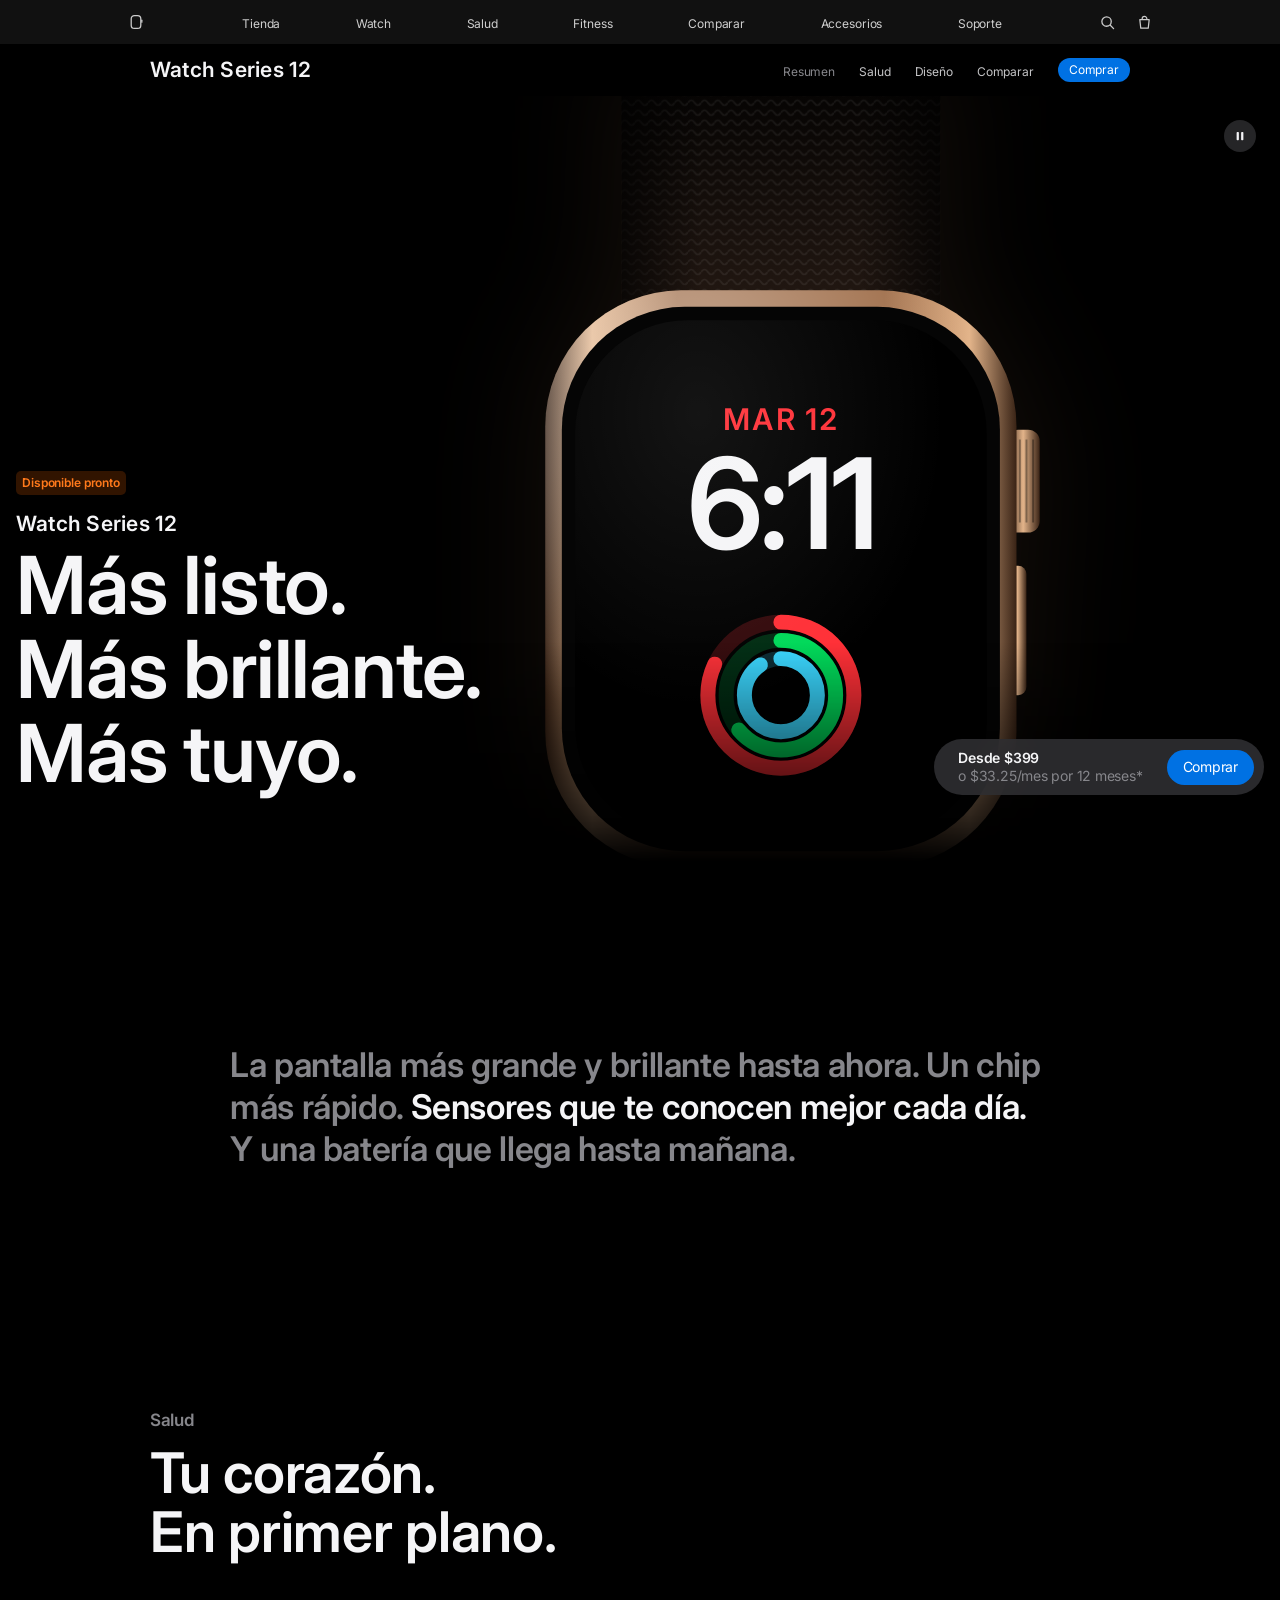
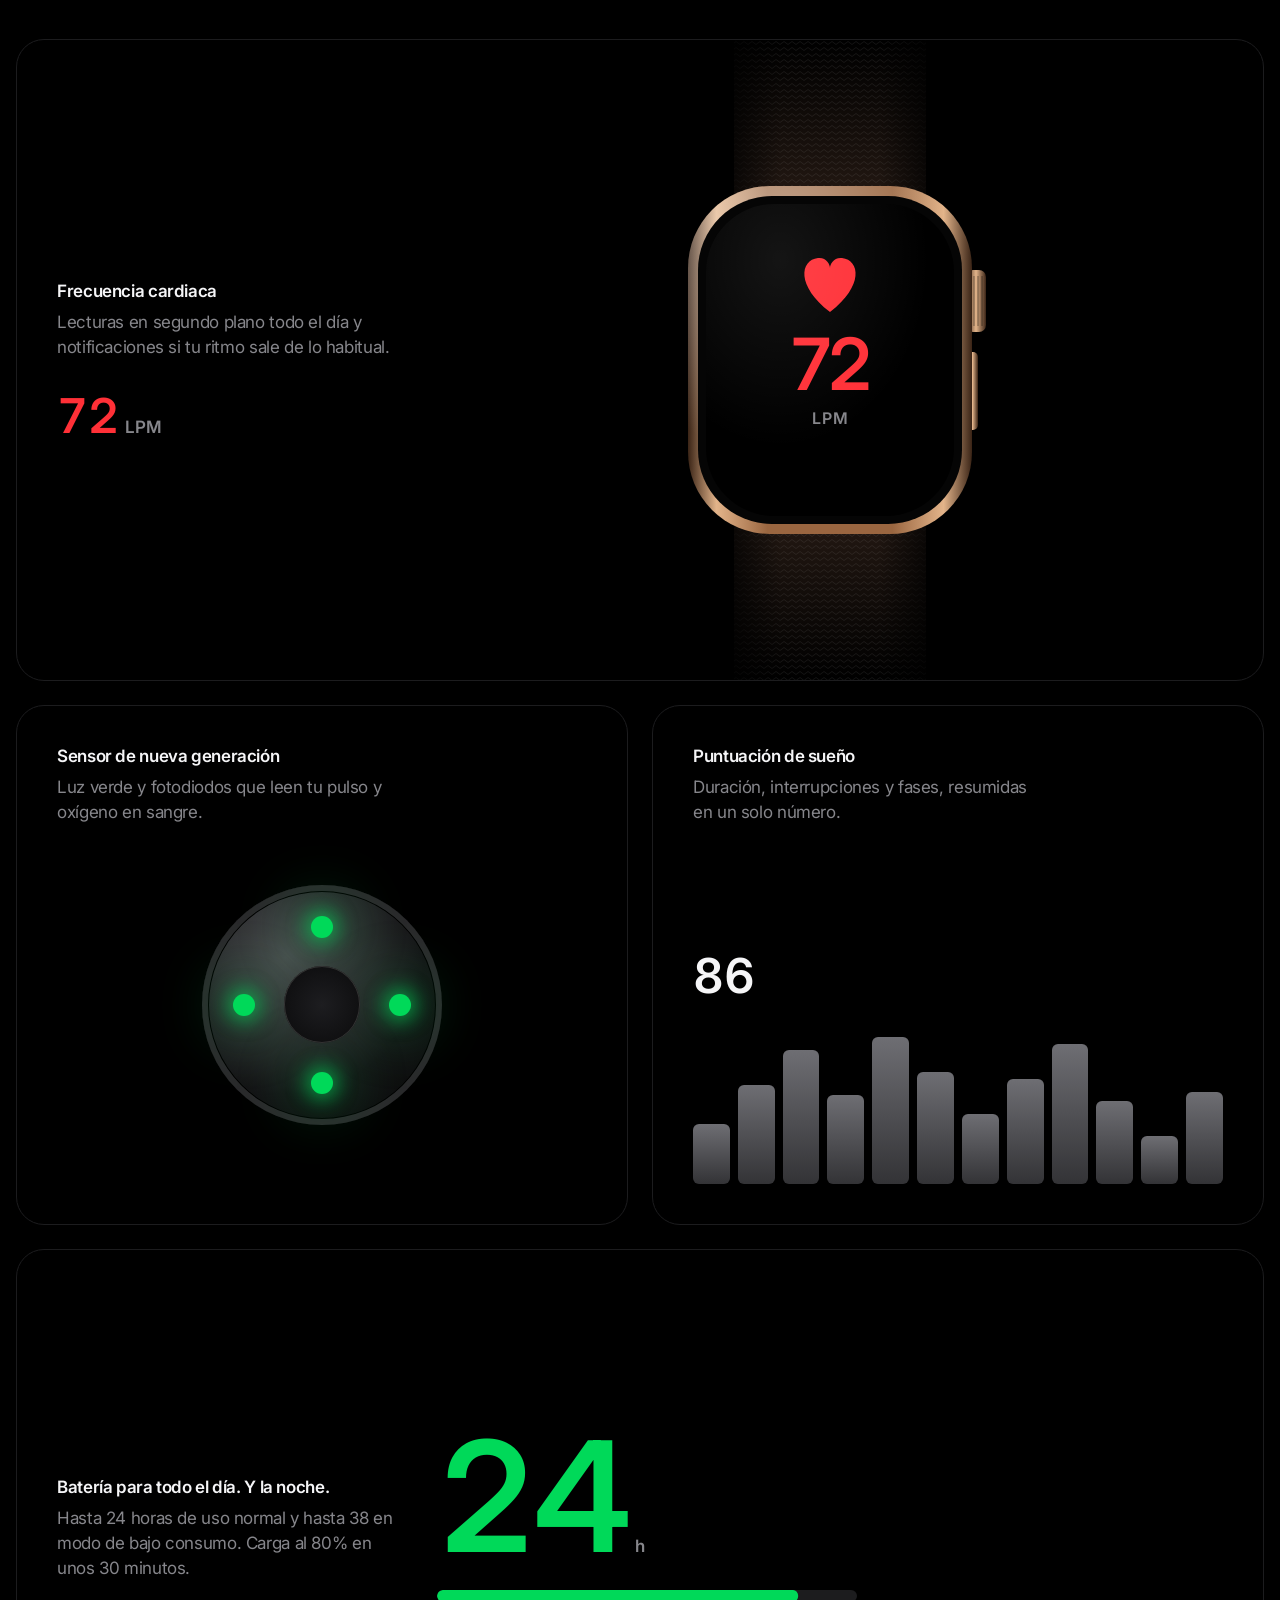
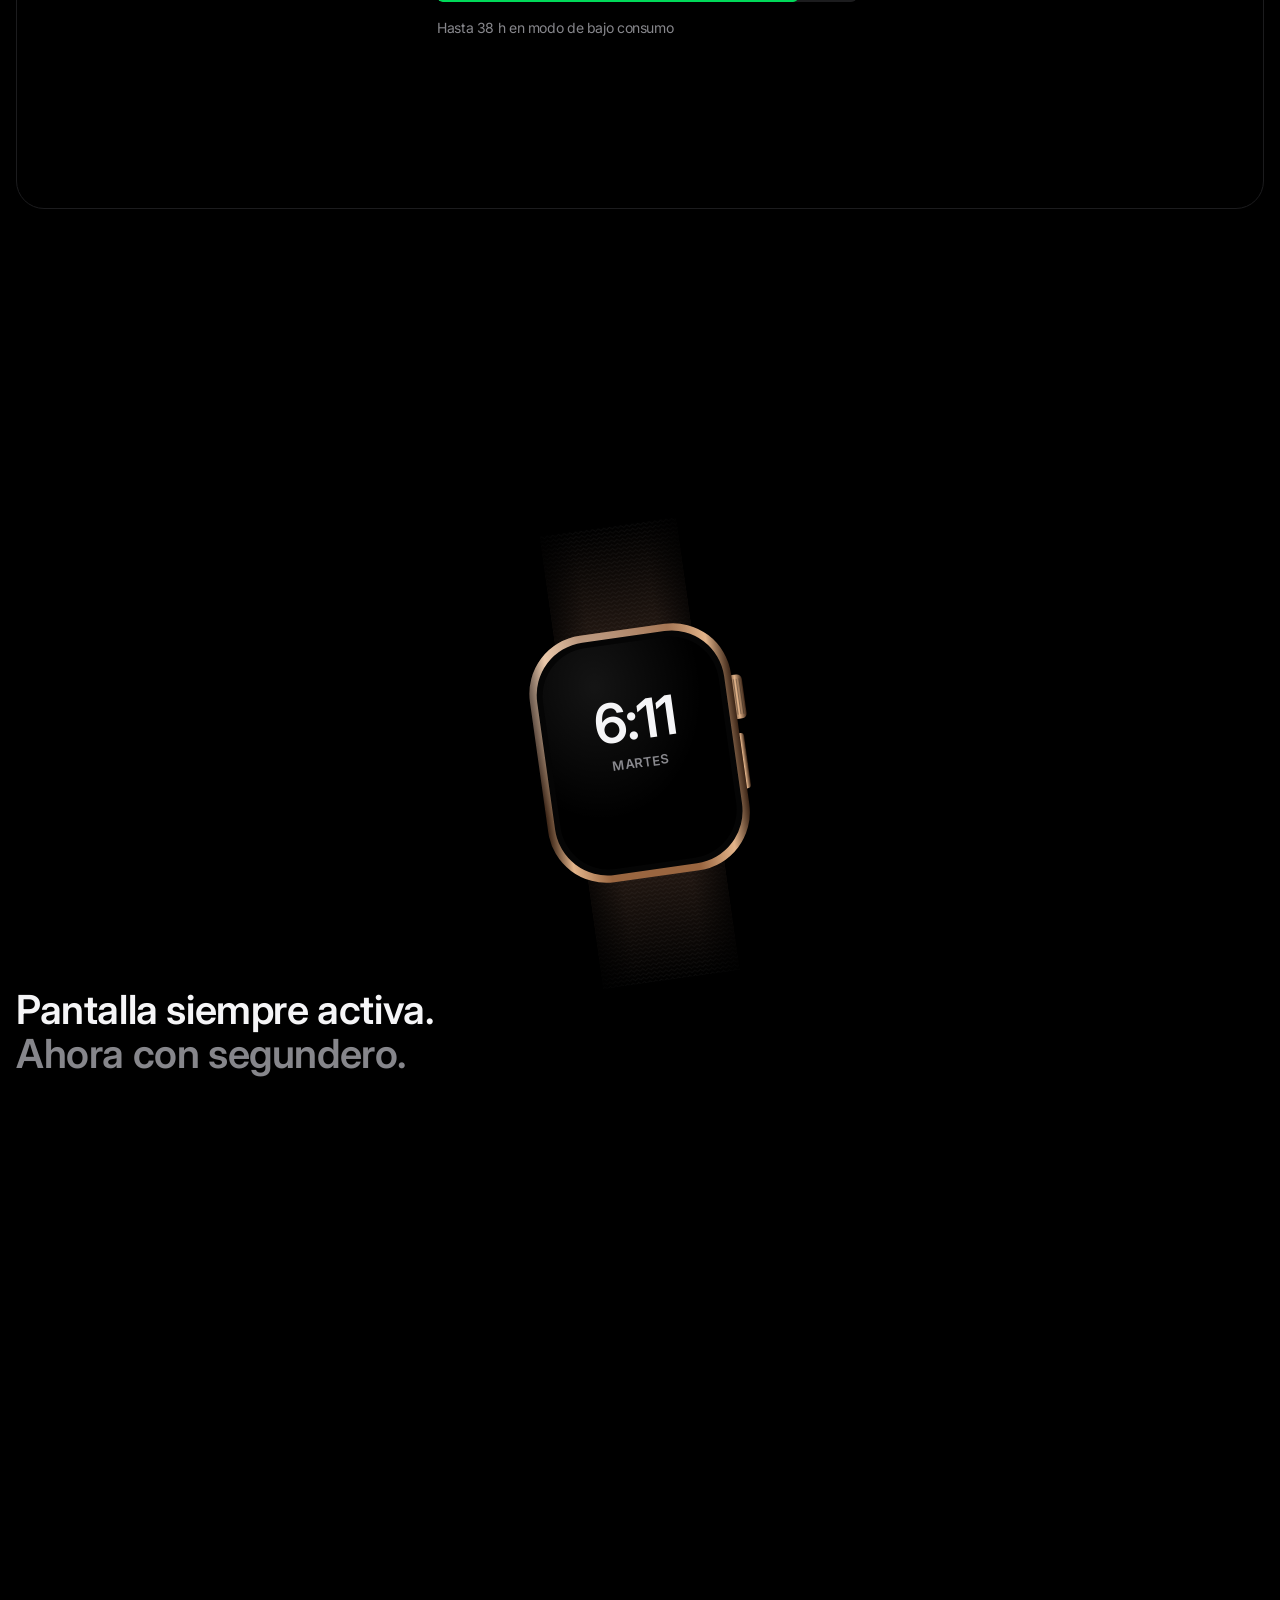
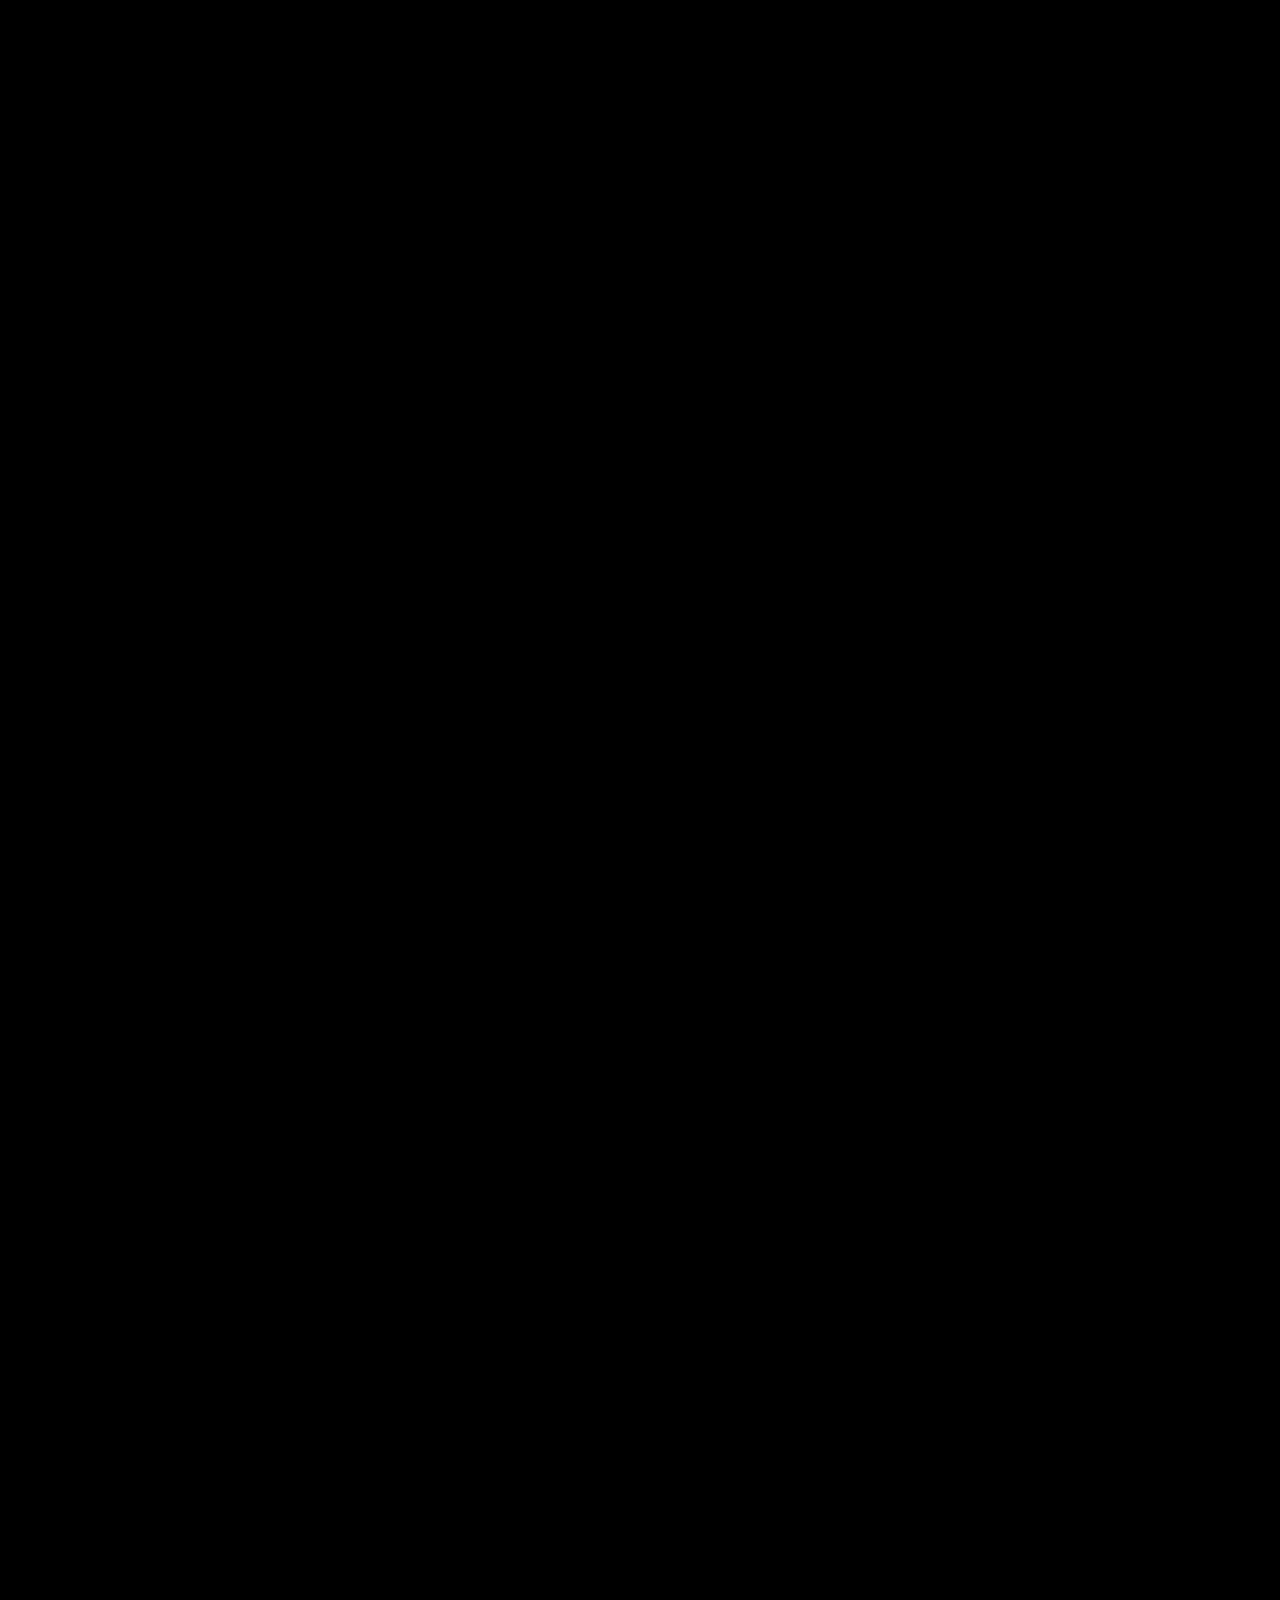
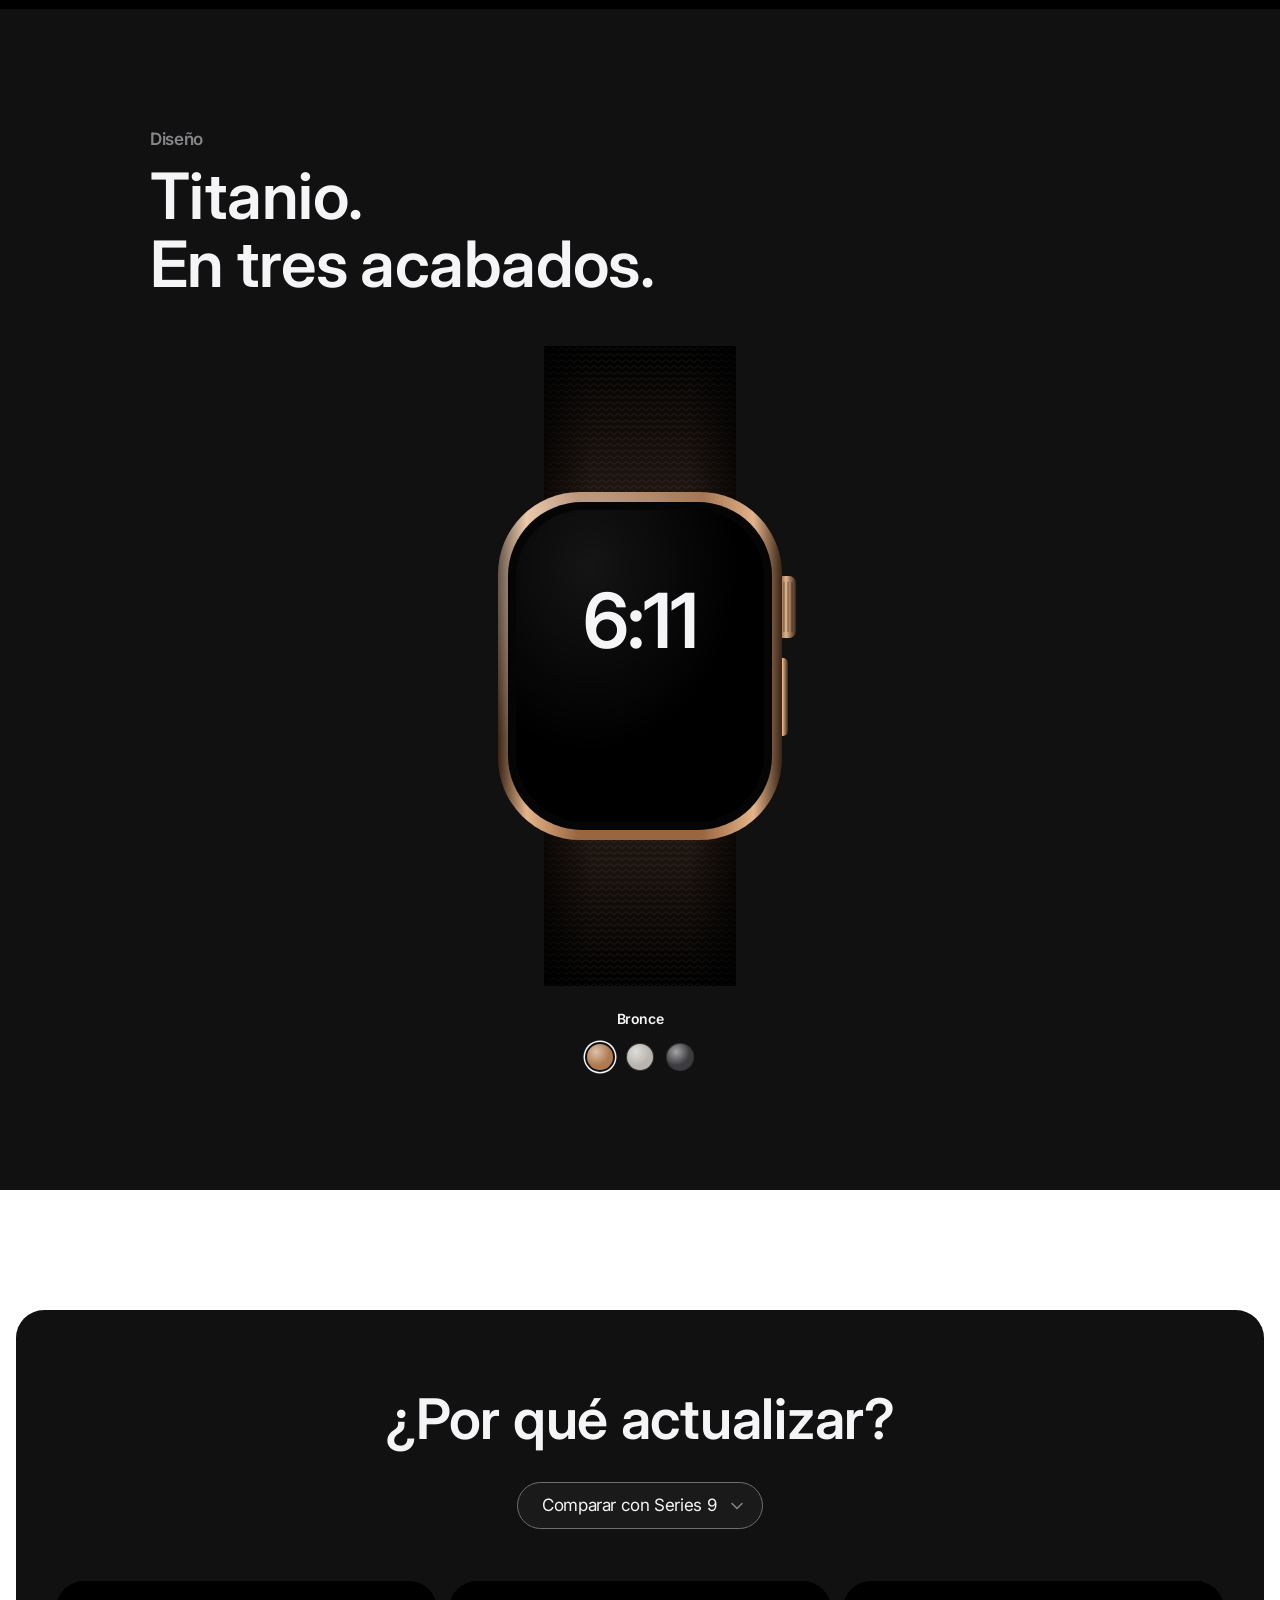
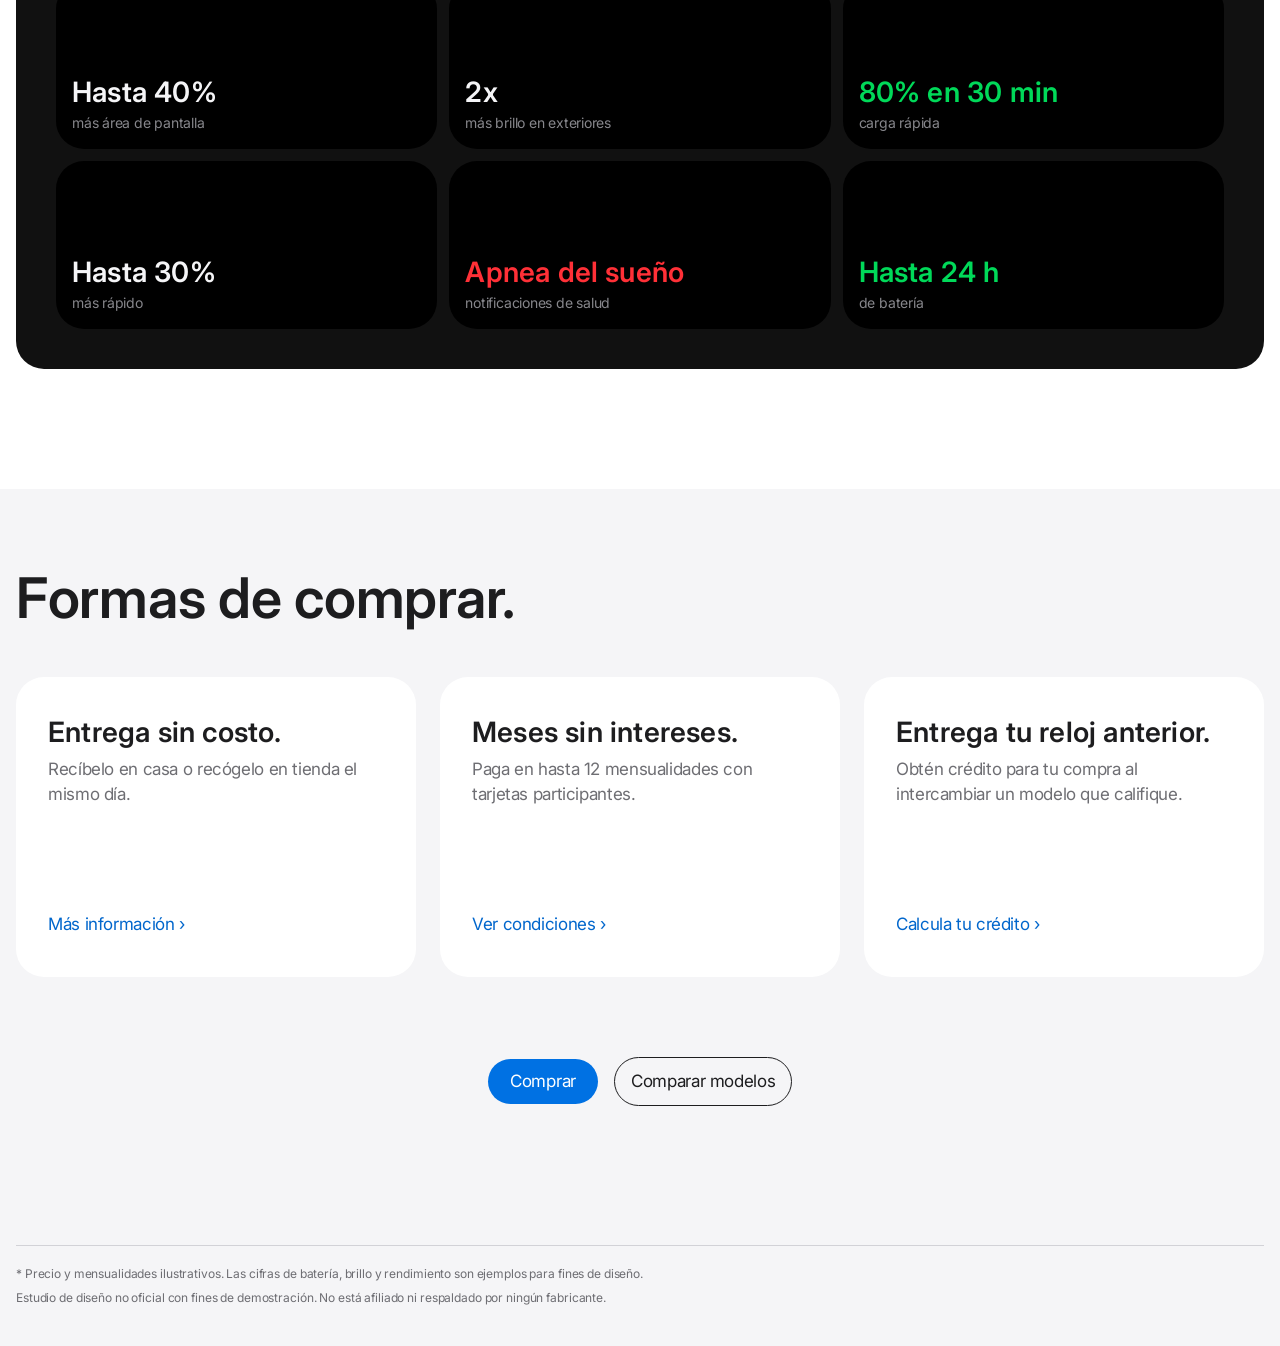
==== commit 982d0a45: "Rebuild site as a dark smartwatch product page with full motion Replace the finishes landing with an" ====
--- a/index.html
+++ b/index.html
@@ -3,193 +3,347 @@
 <head>
   <meta charset="utf-8">
   <meta name="viewport" content="width=device-width, initial-scale=1">
-  <title>Estudio de Acabados</title>
-  <meta name="description" content="Asesoría consultiva en acabados para proyectos residenciales y comerciales: pisos, muros, baños y exteriores especificados para durar.">
+  <title>Watch Series 12</title>
+  <meta name="description" content="Estudio de diseño no oficial de la página de producto de un reloj inteligente: escenario negro, hardware en bronce y métricas de salud animadas.">
   <link rel="preconnect" href="https://fonts.googleapis.com">
   <link rel="preconnect" href="https://fonts.gstatic.com" crossorigin>
-  <link href="https://fonts.googleapis.com/css2?family=Inter:ital,wght@0,300;0,400;0,600;1,300;1,400&family=Raleway:wght@400&display=swap" rel="stylesheet">
+  <link href="https://fonts.googleapis.com/css2?family=Inter:wght@400;600&display=swap" rel="stylesheet">
   <link rel="stylesheet" href="tokens/tokens.css">
   <link rel="stylesheet" href="assets/style.css">
 </head>
 <body>
 
-  <!-- Top Navigation Bar -->
-  <header class="nav" id="nav">
-    <a class="nav__logo" href="#top"><b>estudio</b> acabados</a>
-    <nav class="nav__locale" aria-label="Idioma">
-      <span class="nav__bar" aria-hidden="true"></span>
-      <a href="#" class="is-active" lang="es">ES</a>
-      <a href="#" lang="en">EN</a>
-    </nav>
-    <button class="nav__toggle" aria-expanded="false" aria-controls="menu">Menú</button>
-    <ul class="nav__menu" id="menu">
-      <li><a href="#proyectos">PROYECTOS</a></li>
-      <li><a href="#manifiesto">MANIFIESTO</a></li>
-      <li><a href="#guia">GUÍA DE COMPRA</a></li>
-      <li><a href="#clientes">PARA QUIÉN</a></li>
-      <li><a href="#contacto">CONTACTO</a></li>
-    </ul>
+  <!-- Shared watch hardware: case, bands, crown. Finish comes from --m1/--m2/--m3 on the host <svg>. -->
+  <svg width="0" height="0" style="position:absolute" aria-hidden="true">
+    <defs>
+      <linearGradient id="g-case" x1="0" x2="1" y1="0" y2="0">
+        <stop offset="0" style="stop-color:var(--m1)"/>
+        <stop offset=".1" style="stop-color:var(--m2)"/>
+        <stop offset=".28" style="stop-color:var(--m3)"/>
+        <stop offset=".72" style="stop-color:var(--m3)"/>
+        <stop offset=".9" style="stop-color:var(--m2)"/>
+        <stop offset="1" style="stop-color:var(--m1)"/>
+      </linearGradient>
+      <radialGradient id="g-sheen" cx=".3" cy=".18" r=".6">
+        <stop offset="0" stop-color="#fff" stop-opacity=".45"/>
+        <stop offset="1" stop-color="#fff" stop-opacity="0"/>
+      </radialGradient>
+      <linearGradient id="g-band-top" x1="0" x2="0" y1="0" y2="1">
+        <stop offset="0" stop-color="#000"/>
+        <stop offset="1" style="stop-color:var(--band)"/>
+      </linearGradient>
+      <linearGradient id="g-band-bottom" x1="0" x2="0" y1="0" y2="1">
+        <stop offset="0" style="stop-color:var(--band)"/>
+        <stop offset="1" stop-color="#000"/>
+      </linearGradient>
+      <linearGradient id="g-band-shade" x1="0" x2="1">
+        <stop offset="0" stop-color="#000" stop-opacity=".7"/>
+        <stop offset=".25" stop-color="#000" stop-opacity="0"/>
+        <stop offset=".75" stop-color="#000" stop-opacity="0"/>
+        <stop offset="1" stop-color="#000" stop-opacity=".7"/>
+      </linearGradient>
+      <linearGradient id="g-crown" x1="0" x2="1">
+        <stop offset="0" style="stop-color:var(--m1)"/>
+        <stop offset=".5" style="stop-color:var(--m2)"/>
+        <stop offset="1" style="stop-color:var(--m1)"/>
+      </linearGradient>
+      <pattern id="p-knit" width="8" height="6" patternUnits="userSpaceOnUse">
+        <path d="M0 3 Q2 0 4 3 T8 3" fill="none" stroke="#fff" stroke-opacity=".07" stroke-width="1"/>
+      </pattern>
+      <symbol id="watch-body" viewBox="0 0 400 640">
+        <rect x="104" y="0" width="192" height="190" fill="url(#g-band-top)"/>
+        <rect x="104" y="0" width="192" height="190" fill="url(#p-knit)"/>
+        <rect x="104" y="0" width="192" height="190" fill="url(#g-band-shade)"/>
+        <rect x="104" y="450" width="192" height="190" fill="url(#g-band-bottom)"/>
+        <rect x="104" y="450" width="192" height="190" fill="url(#p-knit)"/>
+        <rect x="104" y="450" width="192" height="190" fill="url(#g-band-shade)"/>
+        <rect x="336" y="230" width="20" height="62" rx="7" fill="url(#g-crown)"/>
+        <g stroke="#000" stroke-opacity=".35" stroke-width="1.2">
+          <path d="M340 236v50M344 236v50M348 236v50M352 236v50"/>
+        </g>
+        <rect x="337" y="312" width="11" height="78" rx="5" fill="url(#g-crown)"/>
+        <rect x="58" y="146" width="284" height="348" rx="82" fill="url(#g-case)"/>
+        <rect x="58" y="146" width="284" height="348" rx="82" fill="url(#g-sheen)"/>
+        <rect x="68" y="156" width="264" height="328" rx="74" fill="#050505"/>
+        <rect x="76" y="164" width="248" height="312" rx="68" fill="#000"/>
+      </symbol>
+    </defs>
+  </svg>
+
+  <!-- Global Navigation Bar -->
+  <header class="gnav">
+    <div class="gnav__inner">
+      <a class="gnav__brand" href="#top" aria-label="Inicio">
+        <svg viewBox="0 0 20 20" width="16" height="16" aria-hidden="true"><rect x="4" y="2" width="12" height="16" rx="4" fill="none" stroke="currentColor" stroke-width="1.6"/><rect x="16.5" y="7" width="1.6" height="4" rx=".8" fill="currentColor"/></svg>
+      </a>
+      <ul class="gnav__links">
+        <li><a href="#top">Tienda</a></li>
+        <li><a href="#top">Watch</a></li>
+        <li><a href="#salud">Salud</a></li>
+        <li><a href="#fitness">Fitness</a></li>
+        <li><a href="#comparar">Comparar</a></li>
+        <li><a href="#comprar">Accesorios</a></li>
+        <li><a href="#pie">Soporte</a></li>
+      </ul>
+      <div class="gnav__icons">
+        <svg viewBox="0 0 16 16" width="15" height="15" aria-hidden="true"><circle cx="7" cy="7" r="5" fill="none" stroke="currentColor" stroke-width="1.4"/><path d="M11 11l3.5 3.5" stroke="currentColor" stroke-width="1.4" stroke-linecap="round"/></svg>
+        <svg viewBox="0 0 16 16" width="15" height="15" aria-hidden="true"><path d="M3 5h10l-1 9H4z" fill="none" stroke="currentColor" stroke-width="1.3" stroke-linejoin="round"/><path d="M5.5 5V4a2.5 2.5 0 015 0v1" fill="none" stroke="currentColor" stroke-width="1.3"/></svg>
+      </div>
+    </div>
   </header>
 
+  <!-- Local Product Navigation -->
+  <nav class="lnav" aria-label="Producto">
+    <div class="lnav__inner">
+      <a class="lnav__title" href="#top">Watch Series 12</a>
+      <ul class="lnav__links">
+        <li><a href="#top" class="is-current">Resumen</a></li>
+        <li><a href="#salud">Salud</a></li>
+        <li><a href="#diseno">Diseño</a></li>
+        <li><a href="#comparar">Comparar</a></li>
+      </ul>
+      <a class="btn-buy btn-buy--sm" href="#comprar">Comprar</a>
+    </div>
+  </nav>
+
   <main id="top">
 
-    <!-- Hero -->
-    <section class="hero" aria-label="Portada">
-      <canvas class="hero__canvas" id="hero-canvas" aria-hidden="true"></canvas>
-      <div class="hero__fallback" aria-hidden="true"></div>
-      <div class="hero__center">
-        <h1 class="hero__title">B<em>i</em>en Acabado</h1>
-        <span class="hero__dot" aria-hidden="true"></span>
-      </div>
-
-      <!-- Rotating Scroll Indicator -->
-      <a class="scroll-badge" href="#manifiesto" aria-label="Desplazarse hacia abajo">
-        <svg viewBox="0 0 120 120" aria-hidden="true">
-          <defs>
-            <path id="circle" d="M60,60 m-46,0 a46,46 0 1,1 92,0 a46,46 0 1,1 -92,0"/>
-          </defs>
-          <text><textPath href="#circle" textLength="280" lengthAdjust="spacingAndGlyphs">DESLIZA · DESLIZA · DESLIZA · </textPath></text>
-          <circle class="scroll-badge__glyph" cx="60" cy="53" r="11"/><circle class="scroll-badge__glyph" cx="60" cy="67" r="11"/>
+    <!-- Hero Product Stage -->
+    <section class="hero" aria-label="Presentación">
+      <div class="hero__stage" aria-hidden="true">
+        <svg class="watch watch--hero" viewBox="0 0 400 640">
+          <use href="#watch-body"/>
+          <g class="face">
+            <text x="200" y="230" class="face__date">MAR 12</text>
+            <text x="200" y="302" class="face__time" data-clock>10:09</text>
+            <g class="rings" transform="translate(200 390) rotate(-90)">
+              <circle r="44" class="ring ring--track ring--move"/>
+              <circle r="44" class="ring ring--move" pathLength="100" style="--fill:82"/>
+              <circle r="33" class="ring ring--track ring--exercise"/>
+              <circle r="33" class="ring ring--exercise" pathLength="100" style="--fill:64"/>
+              <circle r="22" class="ring ring--track ring--stand"/>
+              <circle r="22" class="ring ring--stand" pathLength="100" style="--fill:91"/>
+            </g>
+          </g>
+          <rect class="glare" x="76" y="164" width="248" height="312" rx="68"/>
         </svg>
-      </a>
-    </section>
-
-    <!-- Manifesto -->
-    <section class="section container manifesto reveal" id="manifiesto">
-      <p class="eyebrow">Manifiesto</p>
-      <h2 class="whisper">Un acabado mal elegido se paga dos veces. Nosotros te ayudamos a pagarlo una sola.</h2>
-      <div class="split">
-        <p class="body">Antes de mostrarte un catálogo, preguntamos: tipo de proyecto, tráfico, humedad, exterior o interior, presupuesto y plazo. Con esas cinco respuestas descartamos el 80% de las opciones que no van a funcionar.</p>
-        <a class="pill pill--light" href="#contacto">Agenda una asesoría</a>
-      </div>
-    </section>
-
-    <!-- Statement band (dark) -->
-    <section class="band" aria-label="Declaración">
-      <div class="container">
-        <p class="anchor">Tráfico.<br>Humedad.<br>Vida útil.</p>
-        <p class="band__note">Las tres variables que deciden un piso antes que el color.</p>
-      </div>
-    </section>
-
-    <!-- Projects list -->
-    <section class="section container" id="proyectos">
-      <p class="eyebrow">Proyectos</p>
-      <ol class="projects">
-        <li class="project reveal">
-          <div class="project__media tex tex--stone" role="img" aria-label="Porcelanato gran formato en vestíbulo"></div>
-          <div class="project__meta">
-            <h3>Vestíbulo corporativo — Porcelanato rectificado 120×60</h3>
-            <p>Tráfico alto · PEI 5 · Junta de 2 mm · Cero reemplazos en 4 años</p>
-          </div>
-        </li>
-        <li class="project project--flip reveal">
-          <div class="project__media tex tex--wood" role="img" aria-label="Piso vinílico SPC en departamento"></div>
-          <div class="project__meta">
-            <h3>Torre residencial, 84 unidades — SPC capa de uso 0.5 mm</h3>
-            <p>Volumen · Instalación flotante en 1 día por unidad · Resistente al agua</p>
-          </div>
-        </li>
-        <li class="project reveal">
-          <div class="project__media tex tex--micro" role="img" aria-label="Microcemento en baño"></div>
-          <div class="project__meta">
-            <h3>Baño principal — Muro de porcelanato vs. microcemento</h3>
-            <p>Zona húmeda · Sellador poliuretano · Mantenimiento anual</p>
-          </div>
-        </li>
-        <li class="project project--flip reveal">
-          <div class="project__media tex tex--deck" role="img" aria-label="Terraza exterior con porcelanato antiderrapante"></div>
-          <div class="project__meta">
-            <h3>Terraza exterior — Porcelanato 20 mm antiderrapante R11</h3>
-            <p>Intemperie · Heladas y sol directo · Garantía de fabricante 10 años</p>
-          </div>
-        </li>
-      </ol>
-    </section>
-
-    <!-- Buying guide -->
-    <section class="section container" id="guia">
-      <p class="eyebrow">Guía de compra</p>
-      <h2 class="heading-sm reveal">Si buscas esto, elige aquello.</h2>
-      <dl class="guide">
-        <div class="guide__row reveal">
-          <dt>Si buscas cero mantenimiento en tráfico alto</dt>
-          <dd><strong>Porcelanato rectificado PEI 4–5.</strong> Absorción menor a 0.5%, no se raya con arena ni tacones. Vida útil de 25+ años. Frente al cerámico, cuesta ~30% más y dura el doble.</dd>
-        </div>
-        <div class="guide__row reveal">
-          <dt>Si buscas calidez de madera sin miedo al agua</dt>
-          <dd><strong>Vinílico SPC con capa de uso 0.5 mm.</strong> Impermeable, silencioso y se instala sobre piso existente. Frente a la madera de ingeniería, no se hincha ni requiere barniz.</dd>
-        </div>
-        <div class="guide__row reveal">
-          <dt>Si buscas un look continuo, sin juntas</dt>
-          <dd><strong>Microcemento con sellador poliuretano.</strong> Ideal en muros y baños de diseño. Exige aplicador certificado y resellado cada 12–18 meses: elígelo por estética, no por bajo mantenimiento.</dd>
-        </div>
-        <div class="guide__row reveal">
-          <dt>Si es exterior o alberca</dt>
-          <dd><strong>Porcelanato 20 mm con antiderrapante R11.</strong> Soporta heladas, sol y cargas. Un piso interior en exterior es el error de compra más caro que vemos.</dd>
-        </div>
-      </dl>
-    </section>
-
-    <!-- Client types -->
-    <section class="band band--clients" id="clientes">
-      <div class="container">
-        <p class="eyebrow eyebrow--inverse">Para quién</p>
-        <div class="clients">
-          <article class="client reveal">
-            <h3>Cliente final</h3>
-            <p>Estética que te guste hoy y mantenimiento que no te pese mañana. Muestras físicas, simulación en tu espacio y una sola recomendación clara.</p>
+      </div>
+
+      <div class="hero__copy">
+        <span class="badge badge--soon">Disponible pronto</span>
+        <p class="hero__eyebrow">Watch Series 12</p>
+        <h1 class="hero__title">Más listo.<br>Más brillante.<br>Más tuyo.</h1>
+      </div>
+
+      <div class="capsule">
+        <div class="capsule__price">
+          <span>Desde $399</span>
+          <span class="capsule__sub">o $33.25/mes por 12 meses*</span>
+        </div>
+        <a class="btn-buy" href="#comprar">Comprar</a>
+      </div>
+
+      <button class="pause" type="button" aria-label="Pausar animaciones" aria-pressed="false">
+        <svg viewBox="0 0 16 16" width="12" height="12" aria-hidden="true">
+          <g class="pause__icon-pause"><rect x="3.5" y="2.5" width="3" height="11" rx="1" fill="currentColor"/><rect x="9.5" y="2.5" width="3" height="11" rx="1" fill="currentColor"/></g>
+          <path class="pause__icon-play" d="M4 2.5l9 5.5-9 5.5z" fill="currentColor"/>
+        </svg>
+      </button>
+    </section>
+
+    <!-- Intro statement -->
+    <section class="intro" aria-label="Introducción">
+      <p class="intro__text reveal">
+        La pantalla más grande y brillante hasta ahora. Un chip más rápido.
+        <span>Sensores que te conocen mejor cada día.</span>
+        Y una batería que llega hasta mañana.
+      </p>
+    </section>
+
+    <!-- Health -->
+    <section class="section" id="salud">
+      <div class="wrap">
+        <p class="eyebrow reveal">Salud</p>
+        <h2 class="section-heading reveal">Tu corazón.<br>En primer plano.</h2>
+      </div>
+
+      <div class="cards wrap-wide">
+        <!-- Heart rate -->
+        <article class="card card--black card--wide reveal">
+          <div class="card__copy">
+            <h3 class="feature-label">Frecuencia cardiaca</h3>
+            <p class="card__text">Lecturas en segundo plano todo el día y notificaciones si tu ritmo sale de lo habitual.</p>
+            <p class="metric metric--red"><span data-count="72">0</span><small>LPM</small></p>
+          </div>
+          <div class="card__media">
+            <svg class="watch watch--card" viewBox="0 0 400 640" aria-hidden="true">
+              <use href="#watch-body"/>
+              <g class="face">
+                <g transform="translate(200 250)">
+                  <path class="heart" d="M0 22 C-34 -4 -30 -30 -12 -32 C-4 -33 0 -26 0 -22 C0 -26 4 -33 12 -32 C30 -30 34 -4 0 22Z" fill="var(--color-pulse-red)"/>
+                </g>
+                <text x="200" y="350" class="face__bpm" data-count="72">0</text>
+                <text x="200" y="384" class="face__unit">LPM</text>
+                <polyline class="ecg" pathLength="100" points="96,428 140,428 152,428 160,410 168,446 176,400 186,436 194,428 240,428 248,428 256,412 264,444 272,402 282,436 290,428 304,428"/>
+              </g>
+              <rect class="glare" x="76" y="164" width="248" height="312" rx="68"/>
+            </svg>
+          </div>
+        </article>
+
+        <!-- Sensor -->
+        <article class="card card--black reveal">
+          <div class="card__copy">
+            <h3 class="feature-label">Sensor de nueva generación</h3>
+            <p class="card__text">Luz verde y fotodiodos que leen tu pulso y oxígeno en sangre.</p>
+          </div>
+          <div class="sensor" aria-hidden="true">
+            <div class="sensor__back">
+              <span class="sensor__led" style="--a:0deg"></span>
+              <span class="sensor__led" style="--a:90deg"></span>
+              <span class="sensor__led" style="--a:180deg"></span>
+              <span class="sensor__led" style="--a:270deg"></span>
+              <span class="sensor__core"></span>
+            </div>
+          </div>
+        </article>
+
+        <!-- Sleep -->
+        <article class="card card--black reveal">
+          <div class="card__copy">
+            <h3 class="feature-label">Puntuación de sueño</h3>
+            <p class="card__text">Duración, interrupciones y fases, resumidas en un solo número.</p>
+          </div>
+          <div class="sleep" aria-hidden="true">
+            <p class="metric"><span data-count="86">0</span></p>
+            <div class="sleep__bars">
+              <i style="--h:38%"></i><i style="--h:62%"></i><i style="--h:84%"></i><i style="--h:56%"></i>
+              <i style="--h:92%"></i><i style="--h:70%"></i><i style="--h:44%"></i><i style="--h:66%"></i>
+              <i style="--h:88%"></i><i style="--h:52%"></i><i style="--h:30%"></i><i style="--h:58%"></i>
+            </div>
+          </div>
+        </article>
+
+        <!-- Battery -->
+        <article class="card card--black card--wide reveal" id="fitness">
+          <div class="card__copy">
+            <h3 class="feature-label">Batería para todo el día. Y la noche.</h3>
+            <p class="card__text">Hasta 24 horas de uso normal y hasta 38 en modo de bajo consumo. Carga al 80% en unos 30 minutos.</p>
+          </div>
+          <div class="battery" aria-hidden="true">
+            <p class="metric metric--green metric--xl"><span data-count="24">0</span><small>h</small></p>
+            <div class="battery__bar"><span></span></div>
+            <p class="battery__note">Hasta 38 h en modo de bajo consumo</p>
+          </div>
+        </article>
+      </div>
+    </section>
+
+    <!-- Scroll-scrubbed display story -->
+    <section class="scrub" aria-label="Pantalla">
+      <div class="scrub__sticky">
+        <svg class="watch watch--scrub" viewBox="0 0 400 640" aria-hidden="true">
+          <use href="#watch-body"/>
+          <g class="face scrub__face">
+            <text x="200" y="300" class="face__time" data-clock>10:09</text>
+            <text x="200" y="340" class="face__date face__date--muted">MARTES</text>
+          </g>
+          <rect class="glare" x="76" y="164" width="248" height="312" rx="68"/>
+        </svg>
+        <div class="scrub__captions">
+          <p class="scrub__caption" data-from="0" data-to=".33">Pantalla siempre activa.<br><span>Ahora con segundero.</span></p>
+          <p class="scrub__caption" data-from=".33" data-to=".66">Hasta 2,000 nits.<br><span>Legible bajo el sol.</span></p>
+          <p class="scrub__caption" data-from=".66" data-to="1.01">Ángulos más amplios.<br><span>Ves la hora sin girar la muñeca.</span></p>
+        </div>
+      </div>
+    </section>
+
+    <!-- Finishes -->
+    <section class="section section--charcoal" id="diseno">
+      <div class="wrap">
+        <p class="eyebrow reveal">Diseño</p>
+        <h2 class="feature-display reveal">Titanio.<br>En tres acabados.</h2>
+      </div>
+      <div class="finish wrap reveal">
+        <svg class="watch watch--finish" viewBox="0 0 400 640" aria-hidden="true">
+          <use href="#watch-body"/>
+          <g class="face">
+            <text x="200" y="302" class="face__time" data-clock>10:09</text>
+          </g>
+          <rect class="glare" x="76" y="164" width="248" height="312" rx="68"/>
+        </svg>
+        <div class="finish__picker">
+          <p class="finish__name" aria-live="polite">Bronce</p>
+          <div class="swatches" role="radiogroup" aria-label="Acabado">
+            <button class="swatch is-active" role="radio" aria-checked="true" data-finish="bronze" data-name="Bronce" style="--sw:#b07a4f" aria-label="Bronce"></button>
+            <button class="swatch" role="radio" aria-checked="false" data-finish="natural" data-name="Titanio natural" style="--sw:#b9b5ae" aria-label="Titanio natural"></button>
+            <button class="swatch" role="radio" aria-checked="false" data-finish="slate" data-name="Pizarra" style="--sw:#3c3c40" aria-label="Pizarra"></button>
+          </div>
+        </div>
+      </div>
+    </section>
+
+    <!-- Comparison on a white field -->
+    <section class="paper" id="comparar">
+      <div class="compare wrap-wide reveal">
+        <h2 class="section-heading section-heading--compare">¿Por qué actualizar?</h2>
+        <label class="select">
+          <span class="visually-hidden">Tu modelo actual</span>
+          <select id="compare-model">
+            <option value="s9">Comparar con Series 9</option>
+            <option value="s7">Comparar con Series 7</option>
+            <option value="s5">Comparar con Series 5</option>
+            <option value="se">Comparar con SE</option>
+          </select>
+          <svg viewBox="0 0 12 8" width="12" height="8" aria-hidden="true"><path d="M1 1.5l5 5 5-5" fill="none" stroke="currentColor" stroke-width="1.5" stroke-linecap="round"/></svg>
+        </label>
+        <div class="tiles">
+          <div class="tile"><p class="tile__value" data-key="screen">Hasta 40%</p><p class="tile__label">más área de pantalla</p></div>
+          <div class="tile"><p class="tile__value" data-key="bright">2x</p><p class="tile__label">más brillo en exteriores</p></div>
+          <div class="tile"><p class="tile__value tile__value--green" data-key="charge">80% en 30 min</p><p class="tile__label">carga rápida</p></div>
+          <div class="tile"><p class="tile__value" data-key="chip">Hasta 30%</p><p class="tile__label">más rápido</p></div>
+          <div class="tile"><p class="tile__value tile__value--red" data-key="sensor">Apnea del sueño</p><p class="tile__label">notificaciones de salud</p></div>
+          <div class="tile"><p class="tile__value tile__value--green" data-key="battery">Hasta 24 h</p><p class="tile__label">de batería</p></div>
+        </div>
+      </div>
+    </section>
+
+    <!-- Ways to buy -->
+    <section class="paper paper--porcelain" id="comprar">
+      <div class="wrap-wide">
+        <h2 class="section-heading section-heading--ink reveal">Formas de comprar.</h2>
+        <div class="buy">
+          <article class="card card--white reveal">
+            <h3 class="card-heading">Entrega sin costo.</h3>
+            <p class="card__text card__text--ink">Recíbelo en casa o recógelo en tienda el mismo día.</p>
+            <a class="inline-link" href="#comprar">Más información ›</a>
           </article>
-          <article class="client reveal">
-            <h3>Arquitecto</h3>
-            <p>Fichas técnicas, PEI, absorción, coeficiente de fricción, formatos y tonos por lote. Especificación lista para memoria descriptiva.</p>
+          <article class="card card--white reveal">
+            <h3 class="card-heading">Meses sin intereses.</h3>
+            <p class="card__text card__text--ink">Paga en hasta 12 mensualidades con tarjetas participantes.</p>
+            <a class="inline-link" href="#comprar">Ver condiciones ›</a>
           </article>
-          <article class="client reveal">
-            <h3>Desarrollador</h3>
-            <p>Costo por m² instalado, disponibilidad por volumen, consistencia de lote y garantía por escrito. Menos reclamos en postventa.</p>
+          <article class="card card--white reveal">
+            <h3 class="card-heading">Entrega tu reloj anterior.</h3>
+            <p class="card__text card__text--ink">Obtén crédito para tu compra al intercambiar un modelo que califique.</p>
+            <a class="inline-link" href="#comprar">Calcula tu crédito ›</a>
           </article>
         </div>
-        <a class="pill pill--dark" href="#contacto">Cotiza tu proyecto</a>
-      </div>
-    </section>
-
-    <!-- Closing statement -->
-    <section class="section container closing reveal" id="contacto">
-      <h2 class="whisper">Por uso y durabilidad, la mejor inversión es la que eliges una sola vez.</h2>
-      <div class="split">
-        <p class="body">Cuéntanos tipo de proyecto, metros, ubicación y presupuesto. Te respondemos con una recomendación principal, una alternativa y el porqué de cada una.</p>
-        <a class="pill pill--light" href="mailto:hola@ejemplo.com">Escríbenos</a>
-      </div>
-    </section>
-
+        <div class="buy__cta reveal">
+          <a class="btn-buy btn-buy--lg" href="#comprar">Comprar</a>
+          <a class="btn-outline" href="#comparar">Comparar modelos</a>
+        </div>
+      </div>
+    </section>
   </main>
 
-  <!-- Footer -->
-  <footer class="footer">
-    <div class="container footer__grid">
-      <div class="footer__col">
-        <h4>Showroom</h4>
-        <address>Av. Principal 000<br>Col. Centro<br>Lun–Sáb 9:00–18:00</address>
-      </div>
-      <div class="footer__col">
-        <h4>Obra y proyectos</h4>
-        <address>Visita técnica en sitio<br>Medición y cuantificación<br>Supervisión de instalación</address>
-      </div>
-      <div class="footer__col">
-        <h4>Garantía</h4>
-        <address>Por escrito, de fabricante<br>Hasta 10 años en porcelanato<br>Asesoría postventa</address>
-      </div>
+  <footer class="footer" id="pie">
+    <div class="wrap-wide">
+      <p>* Precio y mensualidades ilustrativos. Las cifras de batería, brillo y rendimiento son ejemplos para fines de diseño.</p>
+      <p>Estudio de diseño no oficial con fines de demostración. No está afiliado ni respaldado por ningún fabricante.</p>
     </div>
-    <p class="container footer__legal">© 2026 estudio de acabados</p>
   </footer>
 
-  <!-- Cookie Banner -->
-  <div class="cookie" id="cookie" role="region" aria-label="Aviso de cookies" hidden>
-    <p>Usamos cookies para mejorar tu experiencia.</p>
-    <button class="pill pill--filled" id="cookie-accept">Aceptar</button>
-  </div>
-
-  <script src="assets/hero.js"></script>
   <script src="assets/main.js"></script>
 </body>
 </html>
--- a/tokens/tokens.css
+++ b/tokens/tokens.css
@@ -1,92 +1,117 @@
-/* Design tokens — monochrome editorial system (source of truth for assets/style.css) */
+/* Design tokens — dark product-gallery system (Inter substitutes SF Pro off Apple devices) */
 :root {
   /* Colors */
-  --color-obsidian: #000000;
+  --color-gallery-black: #000000;
+  --color-charcoal-stage: #111111;
+  --color-ink: #1d1d1f;
+  --color-porcelain: #f5f5f7;
   --color-paper: #ffffff;
-  --color-inkstone: #181818;
-  --color-felt-gray: #6d6d6d;
-  --color-slate-pill: #636363;
-  --color-ash-mist: #9a9a9a;
-  --color-pewter: #808080;
-  --color-iridescent-fade: #a02d25;
-  --gradient-iridescent-fade: linear-gradient(90deg, rgb(160, 224, 171), rgb(255, 172, 46) 50%, rgb(165, 45, 37));
+  --color-steel: #86868b;
+  --color-graphite: #6e6e73;
+  --color-control-charcoal: #333336;
+  --color-cloud-gray: #e8e8ed;
+  --color-apple-blue: #0071e3;
+  --color-link-blue: #0066cc;
+  --color-pulse-red: #ff3037;
+  --color-vital-green: #00d959;
+  --color-signal-orange: #ff791b;
+  --color-new-orange: #b64400;
+  --color-burnt-badge-wash: #311400;
 
-  /* Typography — Font Families (Inter stands in for Roobert) */
-  --font-roobert: 'Roobert', 'Inter', ui-sans-serif, system-ui, -apple-system, BlinkMacSystemFont, "Segoe UI", Roboto, sans-serif;
-  --font-raleway: 'Raleway', ui-sans-serif, system-ui, -apple-system, BlinkMacSystemFont, "Segoe UI", Roboto, sans-serif;
-  --font-system-ui: system-ui, ui-sans-serif, -apple-system, BlinkMacSystemFont, "Segoe UI", Roboto, sans-serif;
+  /* Typography — Font Families */
+  --font-sf-pro-display: 'SF Pro Display', -apple-system, BlinkMacSystemFont, 'Inter', ui-sans-serif, system-ui, "Segoe UI", Roboto, sans-serif;
+  --font-sf-pro-text: 'SF Pro Text', -apple-system, BlinkMacSystemFont, 'Inter', ui-sans-serif, system-ui, "Segoe UI", Roboto, sans-serif;
 
   /* Typography — Scale */
-  --text-caption: 12px;
-  --leading-caption: 1.19;
-  --tracking-caption: 0px;
-  --text-body-sm: 16px;
-  --leading-body-sm: 1.15;
-  --tracking-body-sm: 0px;
-  --text-body: 18px;
-  --leading-body: 1.21;
-  --tracking-body: 0px;
-  --text-subheading: 39px;
-  --leading-subheading: 1.19;
-  --tracking-subheading: 0px;
-  --text-subheading-lg: 45px;
-  --leading-subheading-lg: 1.15;
-  --tracking-subheading-lg: 0px;
-  --text-heading-sm: 54px;
-  --leading-heading-sm: 1.39;
-  --tracking-heading-sm: 0px;
-  --text-heading: 78px;
-  --leading-heading: 1.1;
-  --tracking-heading: 0px;
-  --text-heading-lg: 94px;
-  --leading-heading-lg: 0.76;
-  --tracking-heading-lg: 0px;
-  --text-display: 225px;
-  --leading-display: 1.25;
-  --tracking-display: 0px;
+  --text-nav: 12px;
+  --leading-nav: 1;
+  --tracking-nav: -0.12px;
+  --text-utility-button: 12px;
+  --leading-utility-button: 1.33;
+  --tracking-utility-button: -0.12px;
+  --text-body-strong: 14px;
+  --leading-body-strong: 1.29;
+  --tracking-body-strong: -0.224px;
+  --text-body: 17px;
+  --leading-body: 1.47;
+  --tracking-body: -0.374px;
+  --text-feature-label: 17px;
+  --leading-feature-label: 1.24;
+  --tracking-feature-label: -0.374px;
+  --text-card-heading: 28px;
+  --leading-card-heading: 1.14;
+  --tracking-card-heading: 0.196px;
+  --text-metric-display: 48px;
+  --leading-metric-display: 1;
+  --tracking-metric-display: -0.144px;
+  --text-section-heading: 56px;
+  --leading-section-heading: 1.07;
+  --tracking-section-heading: -0.28px;
+  --text-feature-display: 64px;
+  --leading-feature-display: 1.06;
+  --tracking-feature-display: -0.576px;
+  --text-hero-display: 80px;
+  --leading-hero-display: 1.05;
+  --tracking-hero-display: -1.2px;
 
   /* Typography — Weights */
-  --font-weight-light: 300;
   --font-weight-regular: 400;
   --font-weight-semibold: 600;
 
   /* Spacing */
   --spacing-unit: 4px;
+  --spacing-4: 4px;
   --spacing-8: 8px;
   --spacing-12: 12px;
+  --spacing-16: 16px;
+  --spacing-20: 20px;
+  --spacing-24: 24px;
   --spacing-28: 28px;
+  --spacing-32: 32px;
   --spacing-40: 40px;
   --spacing-48: 48px;
-  --spacing-64: 64px;
-  --spacing-68: 68px;
-  --spacing-152: 152px;
+  --spacing-52: 52px;
+  --spacing-76: 76px;
+  --spacing-80: 80px;
+  --spacing-120: 120px;
+  --spacing-144: 144px;
+  --spacing-208: 208px;
 
   /* Layout */
-  --page-max-width: 1078px;
-  --section-gap: 46px;
-  --card-padding: 34px;
-  --element-gap: 14px;
+  --section-gap: 24px;
+  --card-padding: 16px;
+  --element-gap: 4px;
+  --content-width: 980px;
+  --wide-width: 1260px;
 
-  /* Border Radius — the system jumps from 0 to full pill; --radius-lg is extracted but unused */
+  /* Border Radius */
+  --radius-md: 5px;
   --radius-lg: 10px;
-  --radius-full: 75.024px;
+  --radius-3xl: 28px;
+  --radius-3xl-2: 32px;
+  --radius-3xl-3: 36px;
+  --radius-full: 980px;
+  --radius-full-2: 999px;
+  --radius-full-3: 9999px;
 
   /* Named Radii */
-  --radius-tags: 75px;
-  --radius-cards: 0px;
-  --radius-images: 0px;
-  --radius-inputs: 0px;
-  --radius-buttons: 75px;
+  --radius-cards: 28px;
+  --radius-links: 10px;
+  --radius-badges: 5px;
+  --radius-inputs: 980px;
+  --radius-buttons: 9999px;
+  --radius-utilitycontrols: 36px;
+
+  /* Shadows */
+  --shadow-subtle: rgb(245, 245, 247) 0px -1px 0px 0px;
 
   /* Surfaces */
+  --surface-gallery-black: #000000;
+  --surface-charcoal-stage: #111111;
   --surface-paper: #ffffff;
-  --surface-slate-pill: #636363;
-  --surface-obsidian: #000000;
-  --surface-ash-mist: #9a9a9a;
+  --surface-porcelain: #f5f5f7;
 
   /* Motion */
-  --ease-glide: cubic-bezier(0.19, 1, 0.22, 1);
-  --duration-glide: 0.8s;
-  --duration-glide-long: 1.25s;
-  --duration-micro: 0.4s;
+  --ease-out: cubic-bezier(0.28, 0.11, 0.32, 1);
+  --duration-reveal: 1s;
 }
--- a/assets/style.css
+++ b/assets/style.css
@@ -1,358 +1,462 @@
-/* Monochrome editorial system floating on iridescent light — requires tokens/tokens.css */
-:root {
-  /* Base tokens live in tokens/tokens.css; these are page-level additions */
-  --radius-pill: var(--radius-buttons);
-
-  /* Fluid overrides so display sizes scale down to phone width */
-  --text-subheading: clamp(28px, 4vw, 39px);
-  --text-heading-sm: clamp(34px, 5vw, 54px);
-  --text-heading: clamp(40px, 7.2vw, 78px);
-  --text-heading-lg: clamp(52px, 8.7vw, 94px);
-  --text-display: clamp(72px, 20.8vw, 225px);
-  --spacing-152: clamp(88px, 14vw, 152px);
-}
+/* Dark product gallery — requires tokens/tokens.css */
+
+/* Animatable finish colors for the watch case */
+@property --m1 { syntax: '<color>'; inherits: true; initial-value: #3a2416; }
+@property --m2 { syntax: '<color>'; inherits: true; initial-value: #e3b48a; }
+@property --m3 { syntax: '<color>'; inherits: true; initial-value: #9a6640; }
+@property --band { syntax: '<color>'; inherits: true; initial-value: #2a1d16; }
 
 *, *::before, *::after { box-sizing: border-box; }
-
 html { scroll-behavior: smooth; }
-
 body {
   margin: 0;
-  background: var(--color-paper);
-  color: var(--color-obsidian);
-  font-family: var(--font-roobert);
-  font-weight: 400;
-  font-size: var(--text-body-sm);
-  line-height: 1.58;
+  background: var(--color-gallery-black);
+  color: var(--color-porcelain);
+  font-family: var(--font-sf-pro-text);
+  font-size: var(--text-body);
+  line-height: var(--leading-body);
+  letter-spacing: var(--tracking-body);
   -webkit-font-smoothing: antialiased;
   overflow-x: hidden;
 }
-
+h1, h2, h3, p, ul { margin: 0; padding: 0; }
+ul { list-style: none; }
 a { color: inherit; text-decoration: none; }
-h1, h2, h3, h4, p, dl, dd, ol, ul { margin: 0; padding: 0; }
-ol, ul { list-style: none; }
-address { font-style: normal; }
-
-.container {
-  width: 100%;
-  max-width: calc(var(--page-max-width) + 32px);
-  margin: 0 auto;
-  padding: 0 16px;
-}
-
-.section { padding: var(--spacing-152) 16px 0; }
-
+button { font: inherit; color: inherit; }
+.visually-hidden { position: absolute; width: 1px; height: 1px; overflow: hidden; clip: rect(0 0 0 0); white-space: nowrap; }
+
+.wrap { width: min(var(--content-width), 100% - 32px); margin: 0 auto; }
+.wrap-wide { width: min(var(--wide-width), 100% - 32px); margin: 0 auto; }
+
+/* ---------- Type roles ---------- */
 .eyebrow {
-  font-size: var(--text-caption);
-  line-height: 1.19;
-  text-transform: uppercase;
-  letter-spacing: 0.04em;
-  margin-bottom: var(--spacing-40);
-}
-.eyebrow--inverse { color: var(--color-paper); }
-
-.body {
+  font: 600 var(--text-body)/1.24 var(--font-sf-pro-text);
+  color: var(--color-steel);
+  margin-bottom: var(--spacing-12);
+}
+.section-heading {
+  font: 600 clamp(40px, 5.4vw, var(--text-section-heading))/var(--leading-section-heading) var(--font-sf-pro-display);
+  letter-spacing: var(--tracking-section-heading);
+}
+.feature-display {
+  font: 600 clamp(44px, 6.2vw, var(--text-feature-display))/var(--leading-feature-display) var(--font-sf-pro-display);
+  letter-spacing: var(--tracking-feature-display);
+}
+.feature-label {
+  font: 600 var(--text-feature-label)/var(--leading-feature-label) var(--font-sf-pro-text);
+  letter-spacing: var(--tracking-feature-label);
+}
+.card-heading {
+  font: 600 var(--text-card-heading)/var(--leading-card-heading) var(--font-sf-pro-display);
+  letter-spacing: var(--tracking-card-heading);
+}
+
+/* ---------- Buttons ---------- */
+.btn-buy {
+  display: inline-block;
+  padding: 8px 16px;
+  border-radius: var(--radius-full);
+  background: var(--color-apple-blue);
+  color: #fff;
+  font: 400 14px/1.29 var(--font-sf-pro-text);
+  letter-spacing: -0.224px;
+  white-space: nowrap;
+  transition: background-color .25s ease;
+}
+.btn-buy:hover { background: #0077ed; }
+.btn-buy:focus-visible, .btn-outline:focus-visible, .swatch:focus-visible, .pause:focus-visible, .select select:focus-visible {
+  outline: 2px solid var(--color-apple-blue); outline-offset: 3px;
+}
+.btn-buy--sm { padding: 4px 11px; font-size: var(--text-utility-button); line-height: 16px; letter-spacing: -0.12px; }
+.btn-buy--lg { padding: 12px 22px; font-size: var(--text-body); }
+.btn-outline {
+  display: inline-block;
+  padding: 11px 16px;
+  border: 1px solid currentColor;
+  border-radius: var(--radius-full-2);
   font-size: var(--text-body);
-  line-height: 1.58;
-  color: var(--color-inkstone);
-  max-width: 46ch;
-}
-
-/* ---------- Navigation ---------- */
-.nav {
-  position: absolute;
-  inset: 0 0 auto 0;
-  z-index: 20;
-  display: grid;
-  grid-template-columns: 1fr auto 1fr;
-  align-items: start;
-  max-width: calc(var(--page-max-width) + 32px);
-  margin: 0 auto;
-  padding: 28px 16px 0;
-  color: var(--color-paper);
-}
-.nav__logo { font-size: 15px; line-height: 1; letter-spacing: -0.01em; }
-.nav__logo b { font-weight: 600; letter-spacing: 0.01em; }
-.nav__locale { display: flex; align-items: center; gap: 18px; font-size: 11px; line-height: 1; }
-.nav__bar { width: 1px; height: 11px; background: currentColor; }
-.nav__locale a { color: var(--color-pewter); transition: color var(--duration-micro) ease; }
-.nav__locale a.is-active, .nav__locale a:hover { color: var(--color-paper); }
-.nav__menu {
-  justify-self: end;
-  text-align: right;
-  font-size: 10px;
-  line-height: 2.1;
-  letter-spacing: 0.02em;
-  color: var(--color-ash-mist);
-}
-.nav__menu a { display: inline-block; transition: color var(--duration-micro) ease, transform var(--duration-glide) var(--ease-glide); }
-.nav__menu a:hover { color: var(--color-paper); transform: translateX(-6px); }
-.nav__toggle { display: none; }
+  transition: background-color .25s ease, color .25s ease;
+}
+.btn-outline:hover { background: var(--color-ink); color: var(--color-paper); }
+
+.badge {
+  display: inline-block;
+  padding: 4px 6px;
+  border-radius: var(--radius-badges);
+  font: 600 12px/16px var(--font-sf-pro-text);
+  letter-spacing: -0.12px;
+}
+.badge--soon { background: var(--color-burnt-badge-wash); color: var(--color-signal-orange); }
+
+/* ---------- Global nav ---------- */
+.gnav { background: var(--color-charcoal-stage); height: 44px; position: relative; z-index: 30; }
+.gnav__inner {
+  width: min(1024px, 100% - 32px); height: 100%; margin: 0 auto;
+  display: flex; align-items: center; justify-content: space-between; gap: 24px;
+}
+.gnav__brand, .gnav__icons { color: #ccc; display: flex; gap: 22px; }
+.gnav__links { display: flex; flex: 1; justify-content: space-between; max-width: 760px; }
+.gnav__links a {
+  font-size: var(--text-nav); line-height: 1; letter-spacing: var(--tracking-nav);
+  color: rgba(255, 255, 255, .8); transition: color .3s ease;
+}
+.gnav__links a:hover { color: #fff; }
+
+/* ---------- Local nav ---------- */
+.lnav {
+  position: sticky; top: 0; z-index: 25;
+  height: 52px;
+  background: rgba(0, 0, 0, .72);
+  backdrop-filter: saturate(180%) blur(20px);
+  -webkit-backdrop-filter: saturate(180%) blur(20px);
+  transition: box-shadow .3s ease;
+}
+.lnav.is-stuck { box-shadow: inset 0 -1px 0 rgba(255, 255, 255, .14); }
+.lnav__inner {
+  width: min(var(--content-width), 100% - 32px); height: 100%; margin: 0 auto;
+  display: flex; align-items: center; gap: 24px;
+}
+.lnav__title { font: 600 21px/1.14 var(--font-sf-pro-display); letter-spacing: .231px; margin-right: auto; }
+.lnav__links { display: flex; gap: 24px; }
+.lnav__links a { font-size: var(--text-nav); letter-spacing: var(--tracking-nav); color: rgba(245, 245, 247, .8); }
+.lnav__links a.is-current { color: var(--color-steel); }
+.lnav__links a:hover { color: var(--color-porcelain); }
+
+/* ---------- Watch rendering ---------- */
+.watch {
+  --m1: #3a2416; --m2: #e3b48a; --m3: #9a6640; --band: #2a1d16;
+  display: block; overflow: visible;
+  transition: --m1 .9s var(--ease-out), --m2 .9s var(--ease-out), --m3 .9s var(--ease-out), --band .9s var(--ease-out);
+}
+.watch[data-finish="natural"] { --m1: #4b4945; --m2: #f1eee8; --m3: #b3aea6; --band: #3b3a38; }
+.watch[data-finish="slate"]   { --m1: #0d0d0f; --m2: #8a8a90; --m3: #3a3a3f; --band: #1a1a1c; }
+.glare { fill: url(#g-sheen); opacity: .18; pointer-events: none; }
+
+.face text { text-anchor: middle; font-family: var(--font-sf-pro-display); fill: var(--color-porcelain); }
+.face__time { font-size: 76px; font-weight: 600; letter-spacing: -2px; }
+.face__date { font-size: 18px; font-weight: 600; fill: var(--color-pulse-red) !important; letter-spacing: 1px; }
+.face__date--muted { fill: var(--color-steel) !important; }
+.face__bpm { font-size: 72px; font-weight: 600; fill: var(--color-pulse-red) !important; letter-spacing: -2px; }
+.face__unit { font-size: 16px; font-weight: 600; fill: var(--color-steel) !important; letter-spacing: 1px; }
+
+.ring { fill: none; stroke-width: 9; stroke-linecap: round; }
+.ring--track { opacity: .2; }
+.ring--move { stroke: var(--color-pulse-red); }
+.ring--exercise { stroke: var(--color-vital-green); }
+.ring--stand { stroke: #3ad7ff; }
+.ring:not(.ring--track) {
+  stroke-dasharray: 100;
+  stroke-dashoffset: 100;
+  transition: stroke-dashoffset 2.2s var(--ease-out);
+}
+.is-in .ring:not(.ring--track), .hero.is-in .ring:not(.ring--track) { stroke-dashoffset: calc(100 - var(--fill)); }
+
+.heart { animation: beat 0.83s ease-in-out infinite; transform-box: fill-box; transform-origin: center; }
+@keyframes beat { 0%, 100% { transform: scale(1); } 15% { transform: scale(1.18); } 30% { transform: scale(.98); } 45% { transform: scale(1.08); } }
+.ecg {
+  fill: none; stroke: var(--color-pulse-red); stroke-width: 3; stroke-linejoin: round; stroke-linecap: round;
+  stroke-dasharray: 100; stroke-dashoffset: 100;
+  animation: ecg 2.4s linear infinite;
+}
+@keyframes ecg { 0% { stroke-dashoffset: 100; opacity: 1; } 70% { stroke-dashoffset: 0; opacity: 1; } 100% { stroke-dashoffset: 0; opacity: 0; } }
 
 /* ---------- Hero ---------- */
 .hero {
   position: relative;
-  height: 100vh;
-  height: 100svh;
-  min-height: 520px;
+  height: calc(100vh - 96px);
+  height: calc(100svh - 96px);
+  min-height: 640px;
+  max-height: 1000px;
   overflow: hidden;
-  background: #070806;
-  color: var(--color-paper);
-}
-.hero__canvas, .hero__fallback { position: absolute; inset: 0; width: 100%; height: 100%; }
-.hero__canvas { display: block; }
-.hero__fallback {
-  display: none;
-  background:
-    radial-gradient(60% 40% at 70% 20%, rgba(200, 140, 80, .55), transparent 70%),
-    radial-gradient(50% 60% at 20% 60%, rgba(90, 110, 80, .6), transparent 70%),
-    radial-gradient(40% 40% at 10% 30%, rgba(190, 130, 70, .5), transparent 70%),
-    #070806;
-  filter: blur(30px);
-}
-.hero.no-webgl .hero__fallback { display: block; }
+  background: var(--color-gallery-black);
+}
+.hero__stage {
+  position: absolute; inset: -6% 0 auto 0;
+  display: flex; justify-content: center;
+  padding-left: 22vw;
+  will-change: transform;
+}
+.watch--hero {
+  height: 118vh; max-height: 1180px; width: auto;
+  opacity: 0;
+  transform: translateY(60px) scale(.92) rotate(-4deg);
+  transition: opacity 1.6s var(--ease-out), transform 2s var(--ease-out);
+  filter: drop-shadow(0 0 60px rgba(176, 122, 79, .12));
+}
+.hero.is-in .watch--hero { opacity: 1; transform: none; }
 .hero::after {
-  content: "";
-  position: absolute; inset: auto 0 0 0; height: 22%;
-  background: linear-gradient(to bottom, transparent, #000);
+  content: ""; position: absolute; inset: auto 0 0 0; height: 32%;
+  background: linear-gradient(to bottom, transparent, #000 85%);
   pointer-events: none;
 }
-.hero__center {
-  position: absolute; inset: 0;
-  z-index: 1;
-  display: flex; flex-direction: column; align-items: center; justify-content: center;
-  gap: 28px;
-  padding: 0 16px;
-  pointer-events: none;
-}
+.hero__copy {
+  position: absolute; z-index: 2;
+  left: max(16px, calc((100vw - var(--wide-width)) / 2));
+  bottom: 13%;
+}
+.hero__copy > * {
+  opacity: 0; transform: translateY(30px);
+  transition: opacity 1.2s var(--ease-out), transform 1.2s var(--ease-out);
+}
+.hero.is-in .hero__copy > * { opacity: 1; transform: none; }
+.hero.is-in .hero__copy > :nth-child(1) { transition-delay: .5s; }
+.hero.is-in .hero__copy > :nth-child(2) { transition-delay: .6s; }
+.hero.is-in .hero__copy > :nth-child(3) { transition-delay: .75s; }
+.hero__eyebrow { margin: 16px 0 8px; font: 600 21px/1.19 var(--font-sf-pro-display); letter-spacing: .231px; }
 .hero__title {
-  font-size: clamp(30px, 3.6vw, 52px);
-  font-weight: 400;
-  line-height: 1.1;
-  letter-spacing: -0.015em;
-  text-align: center;
-}
-.hero__title em { font-style: italic; font-weight: 300; }
-.hero__dot {
-  width: 6px; height: 6px; border-radius: 50%;
-  background: var(--color-paper);
-  animation: breathe 3.2s var(--ease-glide) infinite;
-}
-@keyframes breathe { 50% { transform: scale(1.6); opacity: .6; } }
-
-.scroll-badge {
-  position: absolute;
-  left: max(16px, calc((100vw - var(--page-max-width)) / 2));
-  bottom: 9%;
-  width: 52px;
-  height: 52px;
-  z-index: 2;
-  color: var(--color-paper);
-}
-.scroll-badge svg { width: 100%; height: 100%; overflow: visible; }
-.scroll-badge text {
-  font-family: var(--font-roobert);
-  font-size: 13px;
-  letter-spacing: 0.1em;
-  fill: currentColor;
-  transform-origin: 60px 60px;
-  animation: spin 14s linear infinite;
-}
-.scroll-badge__glyph { fill: none; stroke: currentColor; stroke-width: 2; }
-@keyframes spin { to { transform: rotate(360deg); } }
-
-/* ---------- Manifesto / whisper headings ---------- */
-.whisper {
-  font-size: var(--text-heading);
-  font-weight: 300;
-  line-height: 1.1;
-  letter-spacing: -0.01em;
-  max-width: 16ch;
-  margin-bottom: var(--spacing-64);
-}
-.split {
-  display: flex;
-  flex-wrap: wrap;
-  justify-content: space-between;
-  align-items: flex-end;
-  gap: var(--spacing-40);
-}
-
-/* ---------- Pills ---------- */
-.pill {
-  display: inline-block;
-  padding: 11px 33px;
-  border-radius: var(--radius-pill);
-  background: transparent;
-  font: 400 var(--text-body-sm)/1.15 var(--font-roobert);
+  font: 600 clamp(48px, 6.4vw, var(--text-hero-display))/84px var(--font-sf-pro-display);
+  line-height: 1.05;
+  letter-spacing: var(--tracking-hero-display);
+}
+
+.capsule {
+  position: absolute; z-index: 2;
+  right: max(16px, calc((100vw - var(--wide-width)) / 2));
+  bottom: 13%;
+  display: flex; align-items: center; gap: 24px;
+  padding: 10px 10px 10px 24px;
+  border-radius: var(--radius-utilitycontrols);
+  background: rgba(51, 51, 54, .82);
+  backdrop-filter: blur(20px); -webkit-backdrop-filter: blur(20px);
+  opacity: 0; transform: translateY(30px);
+  transition: opacity 1.2s var(--ease-out) .9s, transform 1.2s var(--ease-out) .9s;
+}
+.hero.is-in .capsule { opacity: 1; transform: none; }
+.capsule__price { display: flex; flex-direction: column; font: 600 var(--text-body-strong)/18px var(--font-sf-pro-text); letter-spacing: var(--tracking-body-strong); }
+.capsule__sub { font-weight: 400; color: var(--color-steel); }
+
+.pause {
+  position: absolute; z-index: 3; right: 24px; top: 24px;
+  width: 32px; height: 32px; border-radius: 50%; border: 0;
+  display: grid; place-items: center;
+  background: rgba(51, 51, 54, .72); color: var(--color-porcelain);
+  cursor: pointer; transition: background-color .25s ease;
+}
+.pause:hover { background: rgba(80, 80, 84, .9); }
+.pause__icon-play { display: none; }
+.is-paused .pause__icon-pause { display: none; }
+.is-paused .pause__icon-play { display: inline; }
+.is-paused *, .is-paused *::before, .is-paused *::after { animation-play-state: paused !important; }
+
+/* ---------- Intro ---------- */
+.intro { padding: var(--spacing-144) 0 var(--spacing-120); }
+.intro__text {
+  width: min(820px, 100% - 32px); margin: 0 auto;
+  font: 600 clamp(24px, 3vw, 34px)/1.24 var(--font-sf-pro-display);
+  color: var(--color-steel);
+}
+.intro__text span { color: var(--color-porcelain); }
+
+/* ---------- Sections & cards ---------- */
+.section { padding: var(--spacing-120) 0; }
+.section--charcoal { background: var(--color-charcoal-stage); overflow: hidden; }
+.section .wrap + .cards { margin-top: var(--spacing-76); }
+
+.cards {
+  display: grid;
+  grid-template-columns: repeat(2, 1fr);
+  gap: var(--section-gap);
+}
+.card { border-radius: var(--radius-cards); overflow: hidden; position: relative; }
+.card--black { background: var(--color-gallery-black); border: 1px solid #1c1c1e; min-height: 520px; padding: var(--spacing-40); display: flex; flex-direction: column; }
+.card--wide { grid-column: 1 / -1; flex-direction: row; align-items: center; gap: var(--spacing-40); min-height: 560px; }
+.card__copy { max-width: 340px; position: relative; z-index: 1; }
+.card__text { margin-top: var(--spacing-8); color: var(--color-steel); font-size: var(--text-body); }
+.card__text--ink { color: var(--color-graphite); }
+.card__media { flex: 1; display: flex; justify-content: center; align-self: stretch; margin: -40px 0; }
+.watch--card { height: 640px; max-height: 120%; width: auto; }
+
+.metric {
+  margin-top: var(--spacing-32);
+  font: 600 var(--text-metric-display)/1 var(--font-sf-pro-display);
+  letter-spacing: var(--tracking-metric-display);
+  font-variant-numeric: tabular-nums;
+}
+.metric small { font-size: var(--text-body); margin-left: 6px; color: var(--color-steel); letter-spacing: 0; }
+.metric--red { color: var(--color-pulse-red); }
+.metric--green { color: var(--color-vital-green); }
+.metric--xl { font-size: clamp(80px, 12vw, 160px); letter-spacing: -3px; margin: 0; }
+
+/* Sensor glow */
+.sensor { flex: 1; display: grid; place-items: center; }
+.sensor__back {
+  position: relative; width: 240px; height: 240px; border-radius: 50%;
+  background: radial-gradient(circle at 35% 30%, #4a4a4e, #141416 60%, #050505);
+  box-shadow: inset 0 0 0 6px #2a2a2c, inset 0 0 0 7px #000;
+}
+.sensor__core {
+  position: absolute; inset: 34%; border-radius: 50%;
+  background: radial-gradient(circle, #1d1d20, #0a0a0b);
+  box-shadow: inset 0 0 0 1px #333;
+}
+.sensor__led {
+  position: absolute; left: 50%; top: 50%; width: 22px; height: 22px; margin: -11px;
+  border-radius: 50%;
+  background: var(--color-vital-green);
+  transform: rotate(var(--a)) translateY(-78px);
+  box-shadow: 0 0 18px 6px rgba(0, 217, 89, .55), 0 0 60px 18px rgba(0, 217, 89, .25);
+  animation: glow 1.4s ease-in-out infinite;
+}
+.sensor__led:nth-child(2) { animation-delay: .35s; }
+.sensor__led:nth-child(3) { animation-delay: .7s; }
+.sensor__led:nth-child(4) { animation-delay: 1.05s; }
+@keyframes glow { 0%, 100% { opacity: .35; } 50% { opacity: 1; } }
+
+/* Sleep bars */
+.sleep { flex: 1; display: flex; flex-direction: column; justify-content: flex-end; gap: var(--spacing-24); }
+.sleep .metric { margin: 0; }
+.sleep__bars { display: flex; align-items: flex-end; gap: 8px; height: 160px; }
+.sleep__bars i {
+  flex: 1; height: var(--h); border-radius: 6px;
+  background: linear-gradient(#6e6e73, #333336);
+  transform: scaleY(0); transform-origin: bottom;
+  transition: transform 1.2s var(--ease-out);
+}
+.is-in .sleep__bars i { transform: scaleY(1); }
+.sleep__bars i:nth-child(n) { transition-delay: calc(var(--i, 0) * 60ms); }
+
+/* Battery */
+.battery { flex: 1; display: flex; flex-direction: column; align-items: flex-start; gap: var(--spacing-16); }
+.battery__bar { width: min(420px, 100%); height: 12px; border-radius: 6px; background: #1c1c1e; overflow: hidden; }
+.battery__bar span {
+  display: block; height: 100%; width: 100%; border-radius: inherit;
+  background: var(--color-vital-green);
+  transform: scaleX(0); transform-origin: left;
+  transition: transform 2.4s var(--ease-out) .2s;
+}
+.is-in .battery__bar span { transform: scaleX(.86); }
+.battery__note { color: var(--color-steel); font-size: var(--text-body-strong); }
+
+/* ---------- Scrub section ---------- */
+.scrub { height: 320vh; position: relative; --p: 0; }
+.scrub__sticky {
+  position: sticky; top: 52px;
+  height: calc(100vh - 52px);
+  display: grid; place-items: center;
+  overflow: hidden;
+}
+.watch--scrub {
+  height: 82vh; width: auto;
+  transform: scale(calc(0.62 + var(--p) * 0.7)) rotate(calc((1 - var(--p)) * -8deg));
+}
+.scrub__face { opacity: calc(0.35 + var(--p) * 0.65); }
+.scrub__captions { position: absolute; left: max(16px, calc((100vw - var(--wide-width)) / 2)); bottom: 12%; }
+.scrub__caption {
+  position: absolute; left: 0; bottom: 0; width: min(440px, 80vw);
+  font: 600 clamp(28px, 3.4vw, 40px)/1.1 var(--font-sf-pro-display);
+  letter-spacing: -0.4px;
+  opacity: 0; transform: translateY(24px);
+  transition: opacity .6s var(--ease-out), transform .6s var(--ease-out);
+}
+.scrub__caption span { color: var(--color-steel); }
+.scrub__caption.is-active { opacity: 1; transform: none; }
+
+/* ---------- Finishes ---------- */
+.finish { display: flex; flex-direction: column; align-items: center; margin-top: var(--spacing-48); }
+.watch--finish { height: min(640px, 80vh, 150vw); width: auto; }
+.finish__picker { display: flex; flex-direction: column; align-items: center; gap: var(--spacing-16); margin-top: var(--spacing-24); }
+.finish__name { font: 600 var(--text-body-strong)/1.29 var(--font-sf-pro-text); color: var(--color-porcelain); }
+.swatches { display: flex; gap: 14px; }
+.swatch {
+  width: 26px; height: 26px; border-radius: 50%; border: 0; padding: 0; cursor: pointer;
+  background: radial-gradient(circle at 35% 30%, #fff8, transparent 55%), var(--sw);
+  box-shadow: 0 0 0 1px rgba(255, 255, 255, .15);
+  transition: box-shadow .3s ease, transform .3s var(--ease-out);
+}
+.swatch:hover { transform: scale(1.08); }
+.swatch.is-active { box-shadow: 0 0 0 2px var(--color-charcoal-stage), 0 0 0 3.5px var(--color-porcelain); }
+
+/* ---------- White field + comparison module ---------- */
+.paper { background: var(--color-paper); color: var(--color-ink); padding: var(--spacing-120) 0; }
+.paper--porcelain { background: var(--color-porcelain); padding-top: var(--spacing-80); }
+.compare {
+  background: var(--color-charcoal-stage); color: var(--color-porcelain);
+  border-radius: var(--radius-cards);
+  padding: var(--spacing-80) var(--spacing-40) var(--spacing-40);
+  display: flex; flex-direction: column; align-items: center; text-align: center;
+}
+.section-heading--compare { line-height: 60px; line-height: 1.07; }
+.section-heading--ink { color: var(--color-ink); margin-bottom: var(--spacing-48); }
+
+.select { position: relative; margin: var(--spacing-32) 0 var(--spacing-52); display: inline-block; }
+.select select {
+  appearance: none; -webkit-appearance: none;
+  padding: 12px 45px 12px 24px;
+  border-radius: var(--radius-inputs);
+  border: 1px solid var(--color-graphite);
+  background: rgba(255, 255, 255, .04);
+  color: var(--color-porcelain);
+  font: 400 var(--text-body)/1.24 var(--font-sf-pro-text);
+  letter-spacing: var(--tracking-body);
   cursor: pointer;
-  transition:
-    letter-spacing 0.8s var(--ease-glide),
-    border-color 0.8s var(--ease-glide),
-    color 0.4s ease;
-  white-space: nowrap;
-}
-.pill:hover { letter-spacing: 0.06em; }
-.pill--light { border: 1px solid var(--color-obsidian); color: var(--color-obsidian); }
-.pill--light:hover { border-color: rgba(0, 0, 0, 0.35); }
-.pill--dark { border: 1px solid rgba(255, 255, 255, 0.3); color: var(--color-paper); }
-.pill--dark:hover { border-color: rgba(255, 255, 255, 1); }
-.pill--filled { background: rgba(55, 55, 55, 0.78); border: 1px solid var(--color-paper); color: var(--color-paper); }
-
-/* ---------- Dark bands ---------- */
-.band {
-  margin-top: var(--spacing-152);
-  padding: var(--spacing-152) 0;
-  background: var(--color-obsidian);
-  color: var(--color-paper);
-}
-.anchor {
-  font-size: var(--text-heading-lg);
-  font-weight: 400;
-  line-height: 0.82;
-  letter-spacing: -0.02em;
-}
-.band__note {
-  margin-top: var(--spacing-48);
-  margin-left: auto;
-  max-width: 28ch;
-  font-size: var(--text-body);
-  line-height: 1.4;
-  color: var(--color-ash-mist);
-}
-
-/* ---------- Projects ---------- */
-.projects { display: flex; flex-direction: column; gap: var(--spacing-68); }
-.project {
-  display: grid;
-  grid-template-columns: 1.4fr 1fr;
-  gap: var(--spacing-40);
-  align-items: end;
-}
-.project--flip .project__media { order: 2; }
-.project__media { aspect-ratio: 16 / 10; width: 100%; overflow: hidden; }
-.project__meta h3 { font-size: var(--text-body); font-weight: 400; line-height: 1.21; margin-bottom: var(--spacing-12); }
-.project__meta p { font-size: var(--text-caption); line-height: 1.5; color: var(--color-felt-gray); }
-
-/* Monochrome material textures */
-.tex { position: relative; transition: transform 1.25s var(--ease-glide); }
-.project:hover .tex { transform: scale(1.02); }
-.tex--stone {
-  background:
-    linear-gradient(90deg, transparent 49.8%, #cfcfcf 49.8% 50.2%, transparent 50.2%),
-    radial-gradient(ellipse at 20% 30%, #f4f4f4, transparent 60%),
-    radial-gradient(ellipse at 80% 70%, #bdbdbd, transparent 55%),
-    linear-gradient(135deg, #e6e6e6, #a9a9a9);
-}
-.tex--wood {
-  background:
-    repeating-linear-gradient(0deg, transparent 0 39px, #2b2b2b 39px 40px),
-    repeating-linear-gradient(90deg, rgba(0,0,0,.08) 0 2px, transparent 2px 9px, rgba(255,255,255,.05) 9px 11px, transparent 11px 23px),
-    linear-gradient(180deg, #5a5a5a, #3a3a3a);
-}
-.tex--micro {
-  background:
-    radial-gradient(circle at 30% 40%, rgba(255,255,255,.35), transparent 40%),
-    radial-gradient(circle at 70% 60%, rgba(0,0,0,.18), transparent 45%),
-    radial-gradient(circle at 50% 90%, rgba(255,255,255,.2), transparent 35%),
-    linear-gradient(160deg, #8f8f8f, #6f6f6f);
-}
-.tex--deck {
-  background:
-    repeating-linear-gradient(90deg, transparent 0 calc(33.33% - 1px), #111 calc(33.33% - 1px) 33.33%),
-    repeating-linear-gradient(0deg, transparent 0 calc(50% - 1px), #111 calc(50% - 1px) 50%),
-    linear-gradient(200deg, #3d3d3d, #1f1f1f);
-}
-
-/* ---------- Guide ---------- */
-.heading-sm {
-  font-family: var(--font-raleway);
-  font-size: var(--text-heading-sm);
-  font-weight: 400;
-  line-height: 1.2;
-  margin-bottom: var(--spacing-64);
-}
-.guide { border-top: 1px solid var(--color-obsidian); }
-.guide__row {
-  display: grid;
-  grid-template-columns: 1fr 1.4fr;
-  gap: var(--spacing-40);
-  padding: var(--spacing-40) 0;
-  border-bottom: 1px solid var(--color-obsidian);
-}
-.guide dt { font-size: var(--text-subheading); font-weight: 300; line-height: 1.19; }
-.guide dd { font-size: var(--text-body-sm); line-height: 1.58; color: var(--color-inkstone); }
-.guide dd strong { font-weight: 600; color: var(--color-obsidian); }
-
-/* ---------- Clients ---------- */
-.clients {
-  display: grid;
-  grid-template-columns: repeat(3, 1fr);
-  gap: var(--spacing-40);
-  margin-bottom: var(--spacing-64);
-}
-.client { border-top: 1px solid rgba(255, 255, 255, 0.3); padding-top: var(--spacing-28); }
-.client h3 { font-size: var(--text-subheading); font-weight: 300; line-height: 1.19; margin-bottom: var(--spacing-28); }
-.client p { font-size: var(--text-body-sm); line-height: 1.58; color: var(--color-ash-mist); }
-
-.closing { padding-bottom: var(--spacing-152); }
+}
+.select select option { color: var(--color-ink); }
+.select svg { position: absolute; right: 20px; top: 50%; margin-top: -4px; pointer-events: none; color: var(--color-steel); }
+
+.tiles { width: 100%; display: grid; grid-template-columns: repeat(3, 1fr); gap: 12px; text-align: left; }
+.tile {
+  background: var(--color-gallery-black);
+  border-radius: var(--radius-cards);
+  padding: var(--card-padding);
+  min-height: 168px;
+  display: flex; flex-direction: column; justify-content: flex-end; gap: var(--spacing-4);
+}
+.tile__value {
+  font: 600 var(--text-card-heading)/var(--leading-card-heading) var(--font-sf-pro-display);
+  letter-spacing: var(--tracking-card-heading);
+  transition: opacity .35s ease, transform .35s var(--ease-out);
+}
+.tile__value.is-swapping { opacity: 0; transform: translateY(8px); }
+.tile__value--green { color: var(--color-vital-green); }
+.tile__value--red { color: var(--color-pulse-red); }
+.tile__label { color: var(--color-steel); font-size: var(--text-body-strong); letter-spacing: var(--tracking-body-strong); }
+
+/* ---------- Ways to buy ---------- */
+.buy { display: grid; grid-template-columns: repeat(3, 1fr); gap: var(--section-gap); }
+.card--white { background: var(--color-paper); padding: var(--spacing-40) var(--spacing-32); min-height: 300px; display: flex; flex-direction: column; color: var(--color-ink); }
+.card--white .card__text { flex: 1; }
+.inline-link { color: var(--color-link-blue); font-size: var(--text-body); margin-top: var(--spacing-24); }
+.inline-link:hover { text-decoration: underline; }
+.buy__cta { display: flex; justify-content: center; align-items: center; gap: var(--spacing-16); margin-top: var(--spacing-80); }
 
 /* ---------- Footer ---------- */
-.footer { border-top: 1px solid var(--color-obsidian); padding: var(--spacing-48) 0 var(--spacing-28); }
-.footer__grid { display: grid; grid-template-columns: repeat(3, 1fr); gap: var(--spacing-28); }
-.footer h4 { font-size: 11px; font-weight: 400; line-height: 1.36; color: var(--color-inkstone); margin-bottom: var(--spacing-8); }
-.footer address { font-size: 11px; line-height: 1.36; color: var(--color-felt-gray); }
-.footer__legal { margin-top: var(--spacing-64); font-size: 11px; color: var(--color-felt-gray); }
-
-/* ---------- Cookie ---------- */
-.cookie {
-  position: fixed;
-  left: 0; right: 0; bottom: 0;
-  z-index: 30;
-  display: flex;
-  justify-content: space-between;
-  align-items: center;
-  gap: 16px;
-  padding: 12px 16px;
-  background: rgba(55, 55, 55, 0.78);
-  color: var(--color-paper);
-  font: 400 14px/1.32 var(--font-system-ui);
-  backdrop-filter: blur(8px);
-}
-.cookie[hidden] { display: none; }
-
-/* ---------- Reveal motion ---------- */
-.reveal { opacity: 0; transform: translate3d(0, 48px, 0); transition: opacity 1.25s var(--ease-glide), transform 1.25s var(--ease-glide); }
+.footer { background: var(--color-porcelain); color: var(--color-graphite); padding: var(--spacing-20) 0 var(--spacing-40); font-size: var(--text-nav); line-height: 1.33; letter-spacing: -0.12px; }
+.footer .wrap-wide { box-shadow: 0 -1px 0 #d2d2d7; padding-top: var(--spacing-20); display: grid; gap: var(--spacing-8); }
+
+/* ---------- Reveal ---------- */
+.reveal { opacity: 0; transform: translateY(48px); transition: opacity var(--duration-reveal) var(--ease-out), transform var(--duration-reveal) var(--ease-out); }
 .reveal.is-in { opacity: 1; transform: none; }
 
 @media (prefers-reduced-motion: reduce) {
   html { scroll-behavior: auto; }
-  .scroll-badge text, .hero__dot { animation: none; }
-  .reveal { opacity: 1; transform: none; transition: none; }
-}
-
-/* ---------- Small screens ---------- */
-@media (max-width: 760px) {
-  .nav { grid-template-columns: 1fr auto auto; gap: 20px; }
-  .nav__toggle {
-    display: block;
-    background: none; border: 0; padding: 0;
-    color: inherit; font: 400 var(--text-caption)/1 var(--font-roobert);
-    cursor: pointer;
-  }
-  .nav__menu {
-    position: absolute; inset: 60px 16px auto auto;
-    color: var(--color-paper);
-    font-size: var(--text-body);
-    line-height: 1.7;
-    opacity: 0; pointer-events: none;
-    transform: translateY(-8px);
-    transition: opacity 0.4s ease, transform 0.8s var(--ease-glide);
-  }
-  .nav__menu.is-open { opacity: 1; pointer-events: auto; transform: none; }
-  .project, .guide__row, .clients, .footer__grid { grid-template-columns: 1fr; }
-  .project--flip .project__media { order: 0; }
-  .project { gap: var(--spacing-28); }
-  .guide__row { gap: var(--spacing-12); }
-  .scroll-badge { width: 48px; height: 48px; bottom: 24px; }
-}
+  *, *::before, *::after { animation: none !important; transition-duration: 0s !important; transition-delay: 0s !important; }
+  .reveal, .hero__copy > *, .capsule, .watch--hero { opacity: 1; transform: none; }
+}
+
+/* ---------- Responsive ---------- */
+@media (max-width: 1068px) {
+  .gnav__links { display: none; }
+  .gnav__inner { justify-content: space-between; }
+}
+@media (max-width: 834px) {
+  .lnav__links { display: none; }
+  .lnav__title { font-size: 19px; }
+  .cards, .buy { grid-template-columns: 1fr; }
+  .card--wide { flex-direction: column; align-items: flex-start; }
+  .card--black { padding: var(--spacing-32) var(--spacing-24); min-height: 460px; }
+  .card__media { margin: 0; align-self: center; }
+  .watch--card { height: 460px; }
+  .tiles { grid-template-columns: repeat(2, 1fr); }
+  .compare { padding: var(--spacing-52) var(--spacing-16) var(--spacing-16); }
+  .hero__stage { padding-left: 0; inset: -10% 0 auto 0; }
+  .watch--hero { height: 74vh; }
+  .hero__copy { bottom: 112px; }
+  .hero__title { font-size: 44px; }
+  .capsule { left: 16px; right: 16px; bottom: 24px; justify-content: space-between; padding-left: 20px; }
+  .buy__cta { flex-direction: column; }
+}
+@media (max-width: 480px) {
+  .tiles { grid-template-columns: 1fr; }
+  .tile { min-height: 120px; }
+  .watch--scrub { height: 64vh; }
+}
